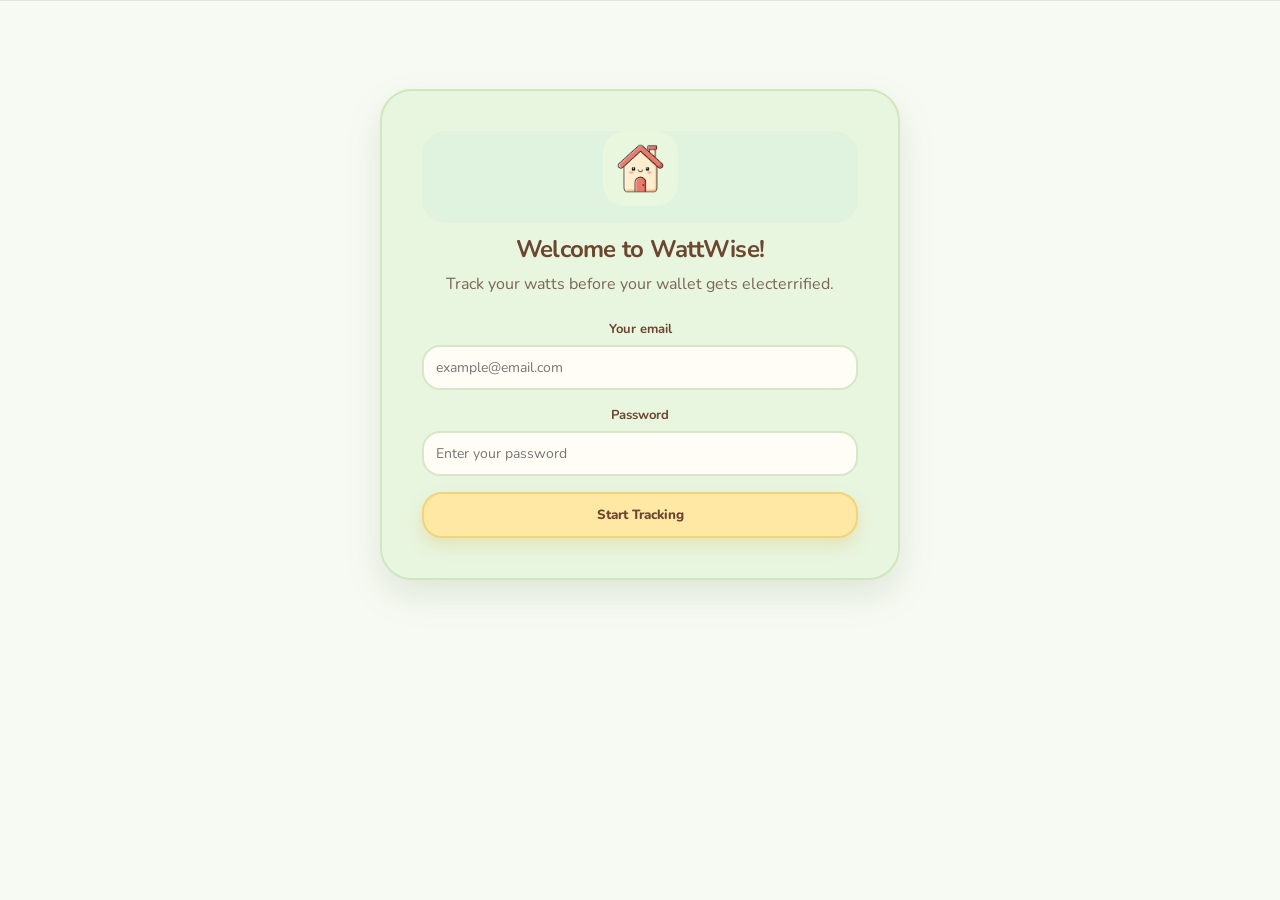
==== wattwise_app/index.html @ 7385e8a4 "Add WattWise web app" ====
<!DOCTYPE html>
<html>

<head>
  <meta charset="UTF-8">


  <meta name="viewport"
        content="width=device-width, initial-scale=1">

  <title>
    Household Electricity Tracker
  </title>

  <link rel="stylesheet" href="styles.css">
  <link rel="stylesheet" href="pouch-ui.css">

</head>


<body>

  <!-- ==================================================
       APP HEADER
       ================================================== -->

  <header class="app-header">

    <div id="appHeader" class="header-inner">

      <div>

        <div class="app-title">
  ⚡ WattWise
</div>

<div class="app-subtitle">
  Track your watts before your wallet gets electerrified.
</div>

      </div>

      <button
        class="header-button"
        onclick="refreshDashboard()">

        ↻ Refresh

      </button>

    </div>

  </header>


  <!-- ==================================================
       MAIN APPLICATION
       ================================================== -->

  <main class="app-container">


    <!-- =================================================
         HOUSEHOLD SETUP
         ================================================= -->

    <section
      id="setupSection"
      class="setup-card">

      <div class="setup-icon">
        <img src="assets/icons/House.png" class="login-logo" alt="WattWise">
      </div>

      <h2>
        Welcome to WattWise!
      </h2>

      <p>
      Track your watts before your wallet gets electerrified.
      </p>

      <div class="form-group">

        <label>
          Your email
        </label>

        <input
          id="userEmail"
          type="email"
          placeholder="example@email.com">

      </div>


      <div class="form-group">

        <label>
          Password
        </label>

        <input
          id="userPassword"
          type="password"
          placeholder="Enter your password">

      </div>


      <button
        class="primary-button full-width"
        onclick="startTracker()">

        Start Tracking

      </button>


      <div
        id="loginError"
        class="login-error">
      </div>

    </section>


    <!-- =================================================
         DASHBOARD
         ================================================= -->

    <section
      id="dashboardSection"
      class="hidden">


  <!-- =================================================
       DASHBOARD
       ================================================= -->

  <div
    id="mobile-dashboard"
    class="mobile-section mobile-section-active">

    <!-- DASHBOARD TOP -->
    <div class="dashboard-top">

  <div class="dashboard-title">
    <p id="householdGreeting">
      WattWise Dashboard
    </p>
  </div>

  <div class="month-selector">

    <label for="selectedMonth">
      Month
    </label>

    <select
      id="selectedMonth"
      onchange="refreshDashboard()">
    </select>

  </div>

</div>


    <!-- SUMMARY CARDS -->
    <div class="summary-grid">

      <div class="summary-card">

        <div class="summary-icon">
          <img src="assets/icons/Bills.png" alt="Bills">
        </div>

        <div class="summary-label">
          Estimated Monthly Bill
        </div>

        <div
          id="totalCost"
          class="summary-value">
          ₱0.00
        </div>

        <div
          id="costChange"
          class="summary-change">
          —
        </div>

      </div>


      <div class="summary-card">

        <div class="summary-icon">
          <img src="assets/icons/Bolt.png" alt="Consumption">
        </div>

        <div class="summary-label">
          Estimated Consumption
        </div>

        <div
          id="totalKwh"
          class="summary-value">
          0 kWh
        </div>

        <div
          id="kwhChange"
          class="summary-change">
          —
        </div>

      </div>


      <div class="summary-card">

        <div class="summary-icon">
          <img src="assets/icons/Plug.png" alt="Electricity Rate">
        </div>

        <div class="summary-label">
          Electricity Rate
        </div>

        <div
          id="electricityRate"
          class="summary-value">
          ₱0.00
        </div>

        <div class="summary-small">
          per kWh
        </div>

      </div>


      <div class="summary-card">

        <div class="summary-icon">
          <img src="assets/icons/Winner.png" alt="Highest Consumer">
        </div>

        <div class="summary-label">
          Highest Consumer
        </div>

        <div
          id="highestConsumer"
          class="summary-value summary-text">
          —
        </div>

        <div
          id="highestConsumerCost"
          class="summary-small">
          —
        </div>

      </div>

    </div>


    <!-- ALERT -->
    <div
      id="alertContainer"
      class="alert-container hidden">
    </div>


    <!-- QUICK ACTIONS -->
    <div class="quick-actions">

      <button
        class="primary-button"
        onclick="openAddApplianceModal()">
        <img class="action-icon" src="assets/icons/Appliance.png" alt="Add Appliance"> Add Appliance
      </button>

      <button
        class="secondary-button"
        onclick="openRateModal()">
        <img class="action-icon" src="assets/icons/Coins.png" alt="Electricity Rate"> Electricity Rate
      </button>

      <button
        class="secondary-button"
        onclick="openActualBillModal()">
        <img class="action-icon" src="assets/icons/Cash.png" alt="Enter Actual Bill"> Enter Actual Bill
      </button>

      <button
        class="secondary-button"
        onclick="viewBill()">
        <img class="action-icon" src="assets/icons/Record.png" alt="View Bill History"> View Bill Histories
      </button>

    </div>


    <!-- ACTUAL VS ESTIMATED -->
    <div
      id="actualBillCard"
      class="comparison-card">

      <div>

        <div class="comparison-title">
          Estimated vs Actual Bill
        </div>

        <div
          id="actualBillMessage"
          class="comparison-message">
          Enter your actual electricity bill
          to compare it with the estimate.
        </div>

      </div>

      <div
        id="actualBillAmount"
        class="comparison-value">
        —
      </div>

    </div>

  </div>


  <!-- =================================================
       RANKING
       ================================================= -->

  <div
    id="mobile-ranking"
    class="mobile-section">

    <div class="dashboard-card">

      <div class="card-header">

        <div>

          <h2>
            <img class="action-icon" src="assets/icons/Fire.png" alt="Consumers"> Biggest Electricity Consumers
          </h2>

          <p>
            Which appliances cost you the most?
          </p>

        </div>

      </div>

      <div
        id="applianceRanking"
        class="ranking-list">

        <div class="loading">
          Loading...
        </div>

      </div>

    </div>

  </div>


  <!-- =================================================
       CATEGORIES
       ================================================= -->

  <div
    id="mobile-categories"
    class="mobile-section">

    <div class="dashboard-card">

      <div class="card-header">

        <div>

          <h2>
            <img class="action-icon" src="assets/icons/Folder.png" alt="Category"> By Category
          </h2>

          <p>
            Where your electricity is going.
          </p>

        </div>

      </div>

      <div
        id="categoryBreakdown"
        class="category-list">

        <div class="loading">
          Loading...
        </div>

      </div>

    </div>

  </div>


  <!-- =================================================
       APPLIANCES
       ================================================= -->

  <div
    id="mobile-appliances"
    class="mobile-section">

    <div class="dashboard-card full-card">

      <div class="card-header">

        <div>

          <h2>
            <img class="action-icon" src="assets/icons/Light.png" alt="Appliances"> My Appliances
          </h2>

          <p>
            Manage the appliances in your home.
          </p>

        </div>

        <button
          class="primary-button small-button"
          onclick="openAddApplianceModal()">
          + Add Appliance
        </button>

      </div>


      <div class="table-wrapper">

        <table>

          <thead>

            <tr>
              <th>Appliance</th>
              <th>Category</th>
              <th>Power</th>
              <th>Usage</th>
              <th>Monthly kWh</th>
              <th>Est. Cost</th>
              <th>%</th>
              <th>Actions</th>
            </tr>

          </thead>

          <tbody id="applianceTableBody">

            <tr>

              <td
                colspan="8"
                class="empty-state">

                No appliances added yet.

              </td>

            </tr>

          </tbody>

        </table>

      </div>

    </div>


    <!-- TIPS -->
    <div class="tips-card">

      <div class="tips-icon">
        💡
      </div>

      <div>

        <h3>
          Electricity-saving tip
        </h3>

        <p id="energyTip">
          Add your appliances to see which ones
          are using the most electricity.
        </p>

      </div>

    </div>

  </div>


  <!-- =================================================
       MOBILE BOTTOM NAVIGATION
       ================================================= -->

  <nav class="mobile-bottom-nav">

    <button
      type="button"
      class="mobile-nav-item active"
      onclick="showMobileSection('dashboard', this)">

      <span class="mobile-nav-icon">
        <img src="assets/icons/House.png" alt="Home">
      </span>

      <span>
        Dashboard
      </span>

    </button>


    <button
      type="button"
      class="mobile-nav-item"
      onclick="showMobileSection('ranking', this)">

      <span class="mobile-nav-icon">
        <img src="assets/icons/Fire.png" alt="Ranking">
      </span>

      <span>
        Ranking
      </span>

    </button>


    <button
      type="button"
      class="mobile-nav-item"
      onclick="showMobileSection('categories', this)">

      <span class="mobile-nav-icon">
        <img src="assets/icons/Folder.png" alt="Categories">
      </span>

      <span>
        Categories
      </span>

    </button>


    <button
      type="button"
      class="mobile-nav-item"
      onclick="showMobileSection('appliances', this)">

      <span class="mobile-nav-icon">
        <img src="assets/icons/Light.png" alt="Appliances">
      </span>

      <span>
        Appliances
      </span>

    </button>

  </nav>

</section>

  </main>


  <!-- ==================================================
       ADD / EDIT APPLIANCE MODAL
       ================================================== -->

  <div
    id="applianceModal"
    class="modal hidden">

    <div class="modal-overlay"
         onclick="closeApplianceModal()">
    </div>


    <div class="modal-content">

      <div class="modal-header">

        <div>

          <h2 id="applianceModalTitle">
            Add Appliance
          </h2>

          <p>
            Enter the information from the appliance label
            or your best estimate.
          </p>

        </div>


        <button
          class="close-button"
          onclick="closeApplianceModal()">

          ×

        </button>

      </div>


      <form
        id="applianceForm"
        onsubmit="saveAppliance(event)">


        <input
          id="applianceId"
          type="hidden">


        <div class="form-grid">


          <div class="form-group">

            <label>
              Appliance Name *
            </label>

            <input
              id="applianceName"
              type="text"
              placeholder="e.g. Aircon"
              required>

          </div>


          <div class="form-group">

            <label>
              Category *
            </label>

            <select
              id="applianceCategory"
              required>

              <option value="">
                Select category
              </option>

              <option value="Heavy Appliances">
                Heavy Appliances
              </option>

              <option value="Kitchen Appliances">
                Kitchen Appliances
              </option>

              <option value="Electronics/Gadgets">
                Electronics / Gadgets
              </option>

              <option value="Lighting">
                Lighting
              </option>

              <option value="Other Appliances">
                Other Appliances
              </option>

            </select>

          </div>


          <div class="form-group">

            <label>
              Brand / Model
            </label>

            <input
              id="brandModel"
              type="text"
              placeholder="Optional">

          </div>


          <div class="form-group">

            <label>
              Wattage (W) *
            </label>

            <input
              id="wattage"
              type="number"
              min="0"
              step="0.01"
              placeholder="e.g. 1000"
              required>

          </div>


          <div class="form-group">

            <label>
              Quantity *
            </label>

            <input
              id="quantity"
              type="number"
              min="1"
              step="1"
              value="1"
              required>

          </div>


          <div class="form-group">

            <label>
              Usage Type *
            </label>

            <select
              id="usageType"
              onchange="updateUsageFields()"
              required>

              <option value="Hours per day">
                Hours per day
              </option>

              <option value="Continuous (24/7)">
                Continuous (24/7)
              </option>

              <option value="Uses per day">
                Uses per day
              </option>

              <option value="Uses per week">
                Uses per week
              </option>

              <option value="Uses per month">
                Uses per month
              </option>

            </select>

          </div>


          <div
            id="hoursPerDayGroup"
            class="form-group">

            <label>
              Hours per Use / Day
            </label>

            <input
              id="hoursPerDay"
              type="number"
              min="0"
              max="24"
              step="0.1"
              value="1">

          </div>


          <div
            id="usesPerDayGroup"
            class="form-group hidden">

            <label>
              Uses per Day
            </label>

            <input
              id="usesPerDay"
              type="number"
              min="0"
              step="1"
              value="1">

          </div>


          <div
            id="usesPerWeekGroup"
            class="form-group hidden">

            <label>
              Uses per Week
            </label>

            <input
              id="usesPerWeek"
              type="number"
              min="0"
              step="1"
              value="1">

          </div>


          <div
            id="usesPerMonthGroup"
            class="form-group hidden">

            <label>
              Uses per Month
            </label>

            <input
              id="usesPerMonth"
              type="number"
              min="0"
              step="1"
              value="1">

          </div>


          <div class="form-group">

            <label>
              Days Used per Month
            </label>

            <input
              id="daysPerMonth"
              type="number"
              min="1"
              max="31"
              value="30">

          </div>


          <!-- AIRCON FIELDS -->

          <div
            id="airconFields"
            class="special-fields hidden">

            <div class="special-title">
              ❄️ Aircon Details
            </div>


            <div class="form-group">

              <label>
                Aircon HP
              </label>

              <select id="airconHp">

                <option value="">
                  Select HP
                </option>

                <option value="0.5">
                  0.5 HP
                </option>

                <option value="0.75">
                  0.75 HP
                </option>

                <option value="1">
                  1.0 HP
                </option>

                <option value="1.5">
                  1.5 HP
                </option>

                <option value="2">
                  2.0 HP
                </option>

                <option value="2.5">
                  2.5 HP
                </option>

                <option value="3">
                  3.0 HP
                </option>

              </select>

            </div>


            <div class="form-group">

              <label>
                Aircon Type
              </label>

              <select id="airconType">

                <option value="">
                  Select type
                </option>

                <option value="Inverter">
                  Inverter
                </option>

                <option value="Non-inverter">
                  Non-inverter
                </option>

              </select>

            </div>

          </div>


          <!-- RICE COOKER -->

          <div
            id="riceCookerFields"
            class="special-fields hidden">

            <div class="special-title">
              🍚 Rice Cooker Details
            </div>


            <div class="form-group">

              <label>
                Cooking Hours / Day
              </label>

              <input
                id="cookingHours"
                type="number"
                min="0"
                max="24"
                step="0.1"
                value="1">

            </div>


            <div class="form-group">

              <label>
                Warm Mode Hours / Day
              </label>

              <input
                id="warmModeHours"
                type="number"
                min="0"
                max="24"
                step="0.1"
                value="0">

            </div>

          </div>


          <!-- CUSTOM DAILY CONSUMPTION -->

          <div class="form-group full-span">

            <label>
              Estimated kWh / Day
              <span class="optional">
                Optional
              </span>
            </label>

            <input
              id="estimatedKwhPerDay"
              type="number"
              min="0"
              step="0.01"
              placeholder="Leave blank if unknown">

            <div class="field-help">

              If you know the appliance's actual
              daily electricity consumption, you can
              enter it here.

            </div>

          </div>


        </div>


        <div
          id="applianceFormMessage"
          class="form-message">
        </div>


        <div class="modal-actions">

          <button
            type="button"
            class="secondary-button"
            onclick="closeApplianceModal()">

            Cancel

          </button>


          <button
            type="submit"
            class="primary-button">

            Save Appliance

          </button>

        </div>


      </form>

    </div>

  </div>


  <!-- ==================================================
       ELECTRICITY RATE MODAL
       ================================================== -->

  <div
    id="rateModal"
    class="modal hidden">

    <div
      class="modal-overlay"
      onclick="closeRateModal()">
    </div>


    <div class="modal-content small-modal">

      <div class="modal-header">

        <div>

          <h2>
            ₱ Electricity Rate
          </h2>

          <p>
            Enter the electricity rate from your bill.
          </p>

        </div>


        <button
          class="close-button"
          onclick="closeRateModal()">

          ×

        </button>

      </div>


      <form
        onsubmit="saveRate(event)">


        <div class="form-group">

          <label>
            Month
          </label>

          <input
            id="rateMonth"
            type="month"
            required>

        </div>


        <div class="form-group">

          <label>
            Electricity Rate (₱/kWh)
          </label>

          <input
            id="ratePerKwh"
            type="number"
            min="0"
            step="0.0001"
            placeholder="e.g. 11.50"
            required>

        </div>


        <div class="form-group">

          <label>
            Provider
          </label>

          <input
            id="rateProvider"
            type="text"
            placeholder="e.g. Meralco">

        </div>


        <div class="form-group">

          <label>
            Notes
          </label>

          <textarea
            id="rateNotes"
            rows="3"
            placeholder="Optional">
          </textarea>

        </div>


        <div
          id="rateFormMessage"
          class="form-message">
        </div>


        <div class="modal-actions">

          <button
            type="button"
            class="secondary-button"
            onclick="closeRateModal()">

            Cancel

          </button>


          <button
            type="submit"
            class="primary-button">

            Save Rate

          </button>

        </div>


      </form>

    </div>

  </div>


  <!-- ==================================================
       ACTUAL BILL MODAL
       ================================================== -->

  <div
  id="actualBillModal"
  class="modal hidden">


  <div
    class="modal-overlay"
    onclick="closeActualBillModal()">
  </div>



  <div class="modal-content small-modal">


    <div class="modal-header">

      <div>

        <h2>
          <img class="action-icon" src="assets/icons/Cash.png" alt="Actual Bill"> Actual Electricity Bill
        </h2>

        <p>
          Enter the details shown on your electricity bill.
        </p>

      </div>


      <button
        class="close-button"
        onclick="closeActualBillModal()">

        ×

      </button>

    </div>




    <form
      onsubmit="saveActualBill(event)">



      <div class="form-group">

        <label>
          Month
        </label>

        <input
          id="billMonth"
          type="month"
          required>

      </div>




      <div class="form-group">

        <label>
          Actual kWh
          <span class="optional">
            Optional
          </span>
        </label>

        <input
          id="actualKwh"
          type="number"
          min="0"
          step="0.01"
          placeholder="Found on your bill">

      </div>




      <h3>
        Electricity Charges
      </h3>




      <div class="form-group">
        <label>
          Generation
        </label>

        <input
          id="generation"
          type="number"
          min="0"
          step="0.01"
          placeholder="0">
      </div>




      <div class="form-group">
        <label>
          Transmission
        </label>

        <input
          id="transmission"
          type="number"
          min="0"
          step="0.01"
          placeholder="0">
      </div>




      <div class="form-group">
        <label>
          System Loss
        </label>

        <input
          id="systemLoss"
          type="number"
          min="0"
          step="0.01"
          placeholder="0">
      </div>




      <div class="form-group">
        <label>
          Distribution
        </label>

        <input
          id="distribution"
          type="number"
          min="0"
          step="0.01"
          placeholder="0">
      </div>




      <div class="form-group">
        <label>
          Senior Citizen
        </label>

        <input
          id="seniorCitizen"
          type="number"
          min="0"
          step="0.01"
          placeholder="0">
      </div>




      <div class="form-group">
        <label>
          Government Taxes
        </label>

        <input
          id="governmentTaxes"
          type="number"
          min="0"
          step="0.01"
          placeholder="0">
      </div>




      <div class="form-group">
        <label>
          Universal Charges
        </label>

        <input
          id="universalCharges"
          type="number"
          min="0"
          step="0.01"
          placeholder="0">
      </div>




      <div class="form-group">
        <label>
          FIT-All
        </label>

        <input
          id="fitAll"
          type="number"
          min="0"
          step="0.01"
          placeholder="0">
      </div>




      <div class="form-group">
        <label>
          GEA-All
        </label>

        <input
          id="geaAll"
          type="number"
          min="0"
          step="0.01"
          placeholder="0">
      </div>




      <div class="form-group">
        <label>
          Lifeline
        </label>

        <input
          id="lifeline"
          type="number"
          min="0"
          step="0.01"
          placeholder="0">
      </div>




      <div class="form-group">
        <label>
          Other Charges
        </label>

        <input
          id="otherCharges"
          type="number"
          min="0"
          step="0.01"
          placeholder="0">
      </div>




      <div class="form-group">

        <label>
          Actual Bill Amount (₱)
        </label>

        <input
          id="actualBill"
          type="number"
          min="0"
          step="0.01"
          placeholder="e.g. 4500"
          required>

      </div>




      <div class="form-group">

        <label>
          Notes
        </label>

        <textarea
          id="billNotes"
          rows="3"
          placeholder="Optional">
        </textarea>

      </div>




      <div
        id="billFormMessage"
        class="form-message">
      </div>




      <div class="modal-actions">


        <button
          type="button"
          class="secondary-button"
          onclick="closeActualBillModal()">

          Cancel

        </button>



        <button
          type="submit"
          class="primary-button">

          Save Bill

        </button>


      </div>



    </form>


  </div>


</div>


  <!-- ==================================================
       LOADING OVERLAY
       ================================================== -->

  <div
    id="loadingOverlay"
    class="loading-overlay hidden">

    <div class="loading-box">

      <div class="spinner">
      </div>

      <div id="loadingText">
        Loading...
      </div>

    </div>

  </div>


  <!-- ==================================================
       TOAST
       ================================================== -->

  <div
    id="toast"
    class="toast">
  </div>
  
<script src="api.js"></script>
<script src="scripts.js"></script>




<!-- =================================================
     VIEW BILL MODAL
     ================================================= -->

<div
  id="viewBillModal"
  class="modal hidden"
  onclick="event.stopPropagation();"
>

  <div class="modal-content">

    <div class="modal-header">

      <div>
        <h2>
          <img class="action-icon" src="assets/icons/Record.png" alt="Bill Summary"> Electricity Bill Summary
        </h2>

        <p>
          Your current electricity bill details.
        </p>
      </div>

      <button
        class="close-button"
        onclick="closeBillModal()">

        ×

      </button>

</div>



    <div class="bill-content">


      <div class="form-group">

  <label>
    Select Bill Month
  </label>

  <select
  id="billMonthDropdown"
  onchange="displaySelectedBill()">

    <option value="">
      No bills available
    </option>

  </select>

</div>


<div class="form-group">

  <label>
    Selected Month
  </label>

  <div id="billViewMonth">
    —
  </div>

</div>





      <div class="form-group">

        <label>
          Actual kWh
        </label>

        <div id="billViewKwh">
          —
        </div>

      </div>

<h3>
  Electricity Charges
</h3>


<div onclick="event.stopPropagation();">
  Generation:
  <span id="billViewGeneration">₱0</span>

  <input
  id="editGeneration"
  type="number"
  step="0.01"
  style="display:none;"
>
</div>


<div onclick="event.stopPropagation();">
  Transmission:
  <span id="billViewTransmission">₱0</span>

  <input
    id="editTransmission"
    type="number"
    step="0.01"
    style="display:none;"
    onclick="event.stopPropagation();"
    onmousedown="event.stopPropagation();"
    onfocus="event.stopPropagation();"
    oninput="event.stopPropagation();">
</div>


<div onclick="event.stopPropagation();">
  System Loss:
  <span id="billViewSystemLoss">₱0</span>

  <input
    id="editSystemLoss"
    type="number"
    step="0.01"
    style="display:none;"
    onclick="event.stopPropagation();"
    onmousedown="event.stopPropagation();"
    onfocus="event.stopPropagation();"
    oninput="event.stopPropagation();">
</div>


<div onclick="event.stopPropagation();">
  Distribution:
  <span id="billViewDistribution">₱0</span>

  <input
    id="editDistribution"
    type="number"
    step="0.01"
    style="display:none;"
    onclick="event.stopPropagation();"
    onmousedown="event.stopPropagation();"
    onfocus="event.stopPropagation();"
    oninput="event.stopPropagation();">
</div>


<div onclick="event.stopPropagation();">
  Senior Citizen:
  <span id="billViewSeniorCitizen">₱0</span>

  <input
    id="editSeniorCitizen"
    type="number"
    step="0.01"
    style="display:none;"
    onclick="event.stopPropagation();"
    onmousedown="event.stopPropagation();"
    onfocus="event.stopPropagation();"
    oninput="event.stopPropagation();">
</div>


<div onclick="event.stopPropagation();">
  Government Taxes:
  <span id="billViewGovernmentTaxes">₱0</span>

  <input
    id="editGovernmentTaxes"
    type="number"
    step="0.01"
    style="display:none;"
    onclick="event.stopPropagation();"
    onmousedown="event.stopPropagation();"
    onfocus="event.stopPropagation();"
    oninput="event.stopPropagation();">
</div>


<div onclick="event.stopPropagation();">
  Universal Charges:
  <span id="billViewUniversalCharges">₱0</span>

  <input
    id="editUniversalCharges"
    type="number"
    step="0.01"
    style="display:none;"
    onclick="event.stopPropagation();"
    onmousedown="event.stopPropagation();"
    onfocus="event.stopPropagation();"
    oninput="event.stopPropagation();">
</div>


<div onclick="event.stopPropagation();">
  FIT-All:
  <span id="billViewFitAll">₱0</span>

  <input
    id="editFitAll"
    type="number"
    step="0.01"
    style="display:none;"
    onclick="event.stopPropagation();"
    onmousedown="event.stopPropagation();"
    onfocus="event.stopPropagation();"
    oninput="event.stopPropagation();">
</div>


<div onclick="event.stopPropagation();">
  GEA-All:
  <span id="billViewGeaAll">₱0</span>

  <input
    id="editGeaAll"
    type="number"
    step="0.01"
    style="display:none;"
    onclick="event.stopPropagation();"
    onmousedown="event.stopPropagation();"
    onfocus="event.stopPropagation();"
    oninput="event.stopPropagation();">
</div>


<div onclick="event.stopPropagation();">
  Lifeline:
  <span id="billViewLifeline">₱0</span>

  <input
    id="editLifeline"
    type="number"
    step="0.01"
    style="display:none;"
    onclick="event.stopPropagation();"
    onmousedown="event.stopPropagation();"
    onfocus="event.stopPropagation();"
    oninput="event.stopPropagation();">
</div>


<div onclick="event.stopPropagation();">
  Other Charges:
  <span id="billViewOtherCharges">₱0</span>

  <input
    id="editOtherCharges"
    type="number"
    step="0.01"
    style="display:none;"
    onclick="event.stopPropagation();"
    onmousedown="event.stopPropagation();"
    onfocus="event.stopPropagation();"
    oninput="event.stopPropagation();">
</div>

      <br>


      <div class="form-group">

        <label>
          Total Actual Bill
        </label>


        <div
          id="billViewAmount"
          class="summary-value">

          —

        </div>

      </div>



    

        <div
    id="billViewMessage"
    class="comparison-message">

  </div>


<!-- BILL ACTION BUTTONS -->
<div class="bill-actions">

  <button
  type="button"
  id="editBillButton"
  class="edit-bill-button">
  Edit Bill
</button>


  <button
    id="saveBillButton"
    type="button"
    onclick="saveBillChanges();"
    style="display:none;">
    💾 Save Changes
  </button>

</div>


  </div>


</div>


  </div>


</div>
</div>
</div>


</body>

</html>

<link href="https://fonts.googleapis.com/css2?family=Nunito:wght@400;600;700;800;900&display=swap" rel="stylesheet">
---- wattwise_app/styles.css ----
/* =====================================================
   GLOBAL
   ===================================================== */

:root {

  --green: #79d862;

  --green-dark: #55b941;

  --green-light: #eefbea;

  --text: #172117;

  --muted: #6d766d;

  --border: #e1e6e1;

  --background: #f6f8f5;

  --white: #ffffff;

  --danger: #d94c4c;

  --warning: #d99000;

  --shadow:
    0 4px 18px rgba(0, 0, 0, 0.06);

}


* {

  box-sizing: border-box;

}


html,
body {

  margin: 0;

  padding: 0;

  font-family:
    Arial,
    Helvetica,
    sans-serif;

  background:
    var(--background);

  color:
    var(--text);

}


body {

  min-height: 100vh;

}


button,
input,
select,
textarea {

  font-family:
    inherit;

}

#householdGreeting {
  font-size: 28px;
  font-weight: 800;
  color: #14532d;
  margin: 0;
  line-height: 1.2;
  letter-spacing: -0.5px;
}


.dashboard-top {
  display: flex;
  align-items: center;
  justify-content: space-between;
  gap: 24px;
  width: 100%;
  margin-bottom: 24px;
}

.dashboard-title {
  flex: 1;
}

#householdGreeting {
  font-size: 28px;
  font-weight: 800;
  color: #14532d;
  margin: 0;
  line-height: 1.2;
  letter-spacing: -0.5px;
}

.month-selector {
  display: flex;
  align-items: center;
  gap: 10px;
}

.month-selector label {
  margin: 0;
  white-space: nowrap;
}

.month-selector select {
  margin: 0;
}
/* =====================================================
   HEADER
   ===================================================== */

.app-header {

  background:
    var(--white);

  border-bottom:
    1px solid var(--border);

}


.header-inner {

  max-width:
    1400px;

  margin:
    auto;

  padding:
    18px 24px;

  display:
    flex;

  justify-content:
    space-between;

  align-items:
    center;

}


.app-title {

  font-size:
    22px;

  font-weight:
    700;

}


.app-subtitle {

  margin-top:
    4px;

  font-size:
    13px;

  color:
    var(--muted);

}


.header-button {

  border:
    1px solid var(--border);

  background:
    var(--white);

  border-radius:
    8px;

  padding:
    9px 14px;

  cursor:
    pointer;

}


.header-button:hover {

  background:
    var(--green-light);

}


/* =====================================================
   CONTAINER
   ===================================================== */

.app-container {

  max-width:
    1400px;

  margin:
    0 auto;

  padding:
    28px 24px 50px;

}


/* =====================================================
   SETUP
   ===================================================== */

.setup-card {

  max-width:
    520px;

  margin:
    60px auto;

  background:
    var(--white);

  border:
    1px solid var(--border);

  border-radius:
    16px;

  padding:
    40px;

  box-shadow:
    var(--shadow);

  text-align:
    center;

}


.setup-icon {

  font-size:
    48px;

  margin-bottom:
    10px;

}


.setup-card h2 {

  margin:
    0 0 8px;

}


.setup-card p {

  color:
    var(--muted);

  margin:
    0 0 25px;

}


/* =====================================================
   DASHBOARD TOP
   ===================================================== */

.dashboard-top {
  display: flex;
  flex-direction: column;
  align-items: stretch;

  gap: 12px;

  margin-bottom: 16px;
}


.dashboard-top h1 {
  font-size: 22px;

  line-height: 1.25;

  margin: 0 0 4px;

  letter-spacing: -0.3px;
}


.dashboard-top p {
  font-size: 12px;

  color: var(--muted);

  margin: 0;
}


.month-selector {

  display:
    flex;

  flex-direction:
    column;

  gap:
    5px;

}


.month-selector label {

  font-size:
    12px;

  color:
    var(--muted);

}


.month-selector input {

  min-width:
    150px;

}


/* =====================================================
   SUMMARY CARDS
   ===================================================== */

.summary-grid {

  display:
    grid;

  grid-template-columns:
    repeat(4, 1fr);

  gap:
    16px;

  margin-bottom:
    18px;

}


.summary-card {

  background:
    var(--white);

  border:
    1px solid var(--border);

  border-radius:
    16px;

  padding:
    16px;

  box-shadow:
    0 2px 10px rgba(0, 0, 0, 0.04);

}


.summary-icon {

  font-size:
    22px;

  margin-bottom:
    8px;

}


.summary-label {

  font-size:
    13px;

  color:
    var(--muted);

}


.summary-value {

  font-size:
    23px;

  font-weight:
    700;

  margin-top:
    5px;

  line-height:
    1.2;

}


.summary-text {

  font-size:
    19px;

}


.summary-small {

  font-size:
    12px;

  color:
    var(--muted);

  margin-top:
    4px;

}


.summary-change {

  margin-top:
    8px;

  font-size:
    12px;

  color:
    var(--muted);

}


/* =====================================================
   BUTTONS
   ===================================================== */

.primary-button {

  background:
    var(--green);

  color:
    #10200f;

  border:
    none;

  border-radius:
    12px;

  padding:
    12px 16px;

  font-weight:
    700;

  cursor:
    pointer;

}


.primary-button:hover {

  background:
    var(--green-dark);

  color:
    white;

}


.secondary-button {

  background:
    var(--white);

  color:
    var(--text);

  border:
    1px solid var(--border);

  border-radius:
    12px;

  padding:
    12px 16px;

  font-weight:
    600;

  cursor:
    pointer;

}


.secondary-button:hover {

  background:
    var(--green-light);

}


.small-button {

  padding:
    8px 13px;

  font-size:
    13px;

}


.full-width {

  width:
    100%;

}


/* =====================================================
   QUICK ACTIONS
   ===================================================== */

.quick-actions {

  display:
    flex;

  gap:
    10px;

  flex-wrap:
    wrap;

  margin-bottom:
    18px;

}


/* =====================================================
   COMPARISON
   ===================================================== */

.comparison-card {

  background:
    var(--white);

  border:
    1px solid var(--border);

  border-radius:
    16px;

  padding:
    16px;

  display:
    flex;

  justify-content:
    space-between;

  align-items:
    center;

  margin-bottom:
    16px;

  box-shadow:
    0 2px 10px rgba(0, 0, 0, 0.04);

}


.comparison-title {

  font-weight:
    700;

  font-size:
    14px;

}


.comparison-message {

  margin-top:
    18px;

  padding:
    12px;

  border-radius:
    10px;

  background:
    #f8f8f8;

  font-size:
    13px;

  color:
    var(--muted);

  text-align:
    center;

}


.comparison-value {

  font-size:
    23px;

  font-weight:
    700;

  white-space:
    nowrap;

}

/* =====================================================
   DASHBOARD GRID
   ===================================================== */

.dashboard-grid {

  display:
    grid;

  grid-template-columns:
    1.4fr 1fr;

  gap:
    18px;

  margin-bottom:
    18px;

}


.dashboard-card {

  background:
    var(--white);

  border:
    1px solid var(--border);

  border-radius:
    16px;

  box-shadow:
    0 2px 10px rgba(0, 0, 0, 0.04);

  overflow:
    hidden;

}


.full-card {

  margin-bottom:
    18px;

}


.card-header {

  padding:
    16px;

  border-bottom:
    1px solid var(--border);

  display:
    flex;

  justify-content:
    space-between;

  align-items:
    center;

}


.card-header h2 {

  margin:
    0 0 4px;

  font-size:
    16px;

  line-height:
    1.3;

}


.card-header p {

  margin:
    0;

  color:
    var(--muted);

  font-size:
    12px;

}




/* =====================================================
   RANKING
   ===================================================== */

.ranking-list {

  padding:
    10px 20px 20px;

}


.ranking-item {

  padding:
    14px 0;

  border-bottom:
    1px solid #edf0ed;

}


.ranking-item:last-child {

  border-bottom:
    none;

}


.ranking-top {

  display:
    flex;

  justify-content:
    space-between;

  gap:
    10px;

}


.ranking-name {

  font-weight:
    600;

}


.ranking-cost {

  font-weight:
    700;

}


.ranking-meta {

  display:
    flex;

  justify-content:
    space-between;

  margin-top:
    5px;

  font-size:
    12px;

  color:
    var(--muted);

}


.progress-bar {

  height:
    7px;

  background:
    #edf1ec;

  border-radius:
    10px;

  margin-top:
    8px;

  overflow:
    hidden;

}


.progress-fill {

  height:
    100%;

  background:
    var(--green);

  border-radius:
    10px;

}


/* =====================================================
   CATEGORY
   ===================================================== */

.category-list {

  padding:
    15px 20px 20px;

}


.category-item {

  margin-bottom:
    17px;

}


.category-item:last-child {

  margin-bottom:
    0;

}


.category-top {

  display:
    flex;

  justify-content:
    space-between;

}


.category-name {

  font-weight:
    600;

  font-size:
    13px;

}


.category-cost {

  font-weight:
    700;

  font-size:
    13px;

}


/* =====================================================
   TABLE
   ===================================================== */

.table-wrapper {

  width:
    100%;

  overflow-x:
    auto;

  -webkit-overflow-scrolling:
    touch;

  scrollbar-width:
    thin;

}


table {

  width:
    100%;

  border-collapse:
    collapse;

}


th {

  background:
    #fafcf9;

  color:
    var(--muted);

  font-size:
    11px;

  text-align:
    left;

  padding:
    12px 15px;

  border-bottom:
    1px solid var(--border);

  white-space:
    nowrap;

}


td {

  padding:
    14px 15px;

  border-bottom:
    1px solid #edf0ed;

  font-size:
    13px;

}


tbody tr:hover {

  background:
    #fbfdfb;

}


.table-appliance-name {

  font-weight:
    700;

}


.table-category {

  color:
    var(--muted);

}


.action-button {

  border:
    none;

  background:
    transparent;

  cursor:
    pointer;

  padding:
    5px;

  font-size:
    15px;

}


.action-button:hover {

  background:
    var(--green-light);

  border-radius:
    5px;

}


.delete-action:hover {

  background:
    #fff0f0;

}


/* =====================================================
   TIPS
   ===================================================== */

.tips-card {

  background:
    var(--green-light);

  border:
    1px solid #d5efd0;

  border-radius:
    12px;

  padding:
    18px 20px;

  display:
    flex;

  gap:
    15px;

  align-items:
    flex-start;

}


.tips-icon {

  font-size:
    28px;

}


.tips-card h3 {

  margin:
    0 0 5px;

  font-size:
    15px;

}


.tips-card p {

  margin:
    0;

  font-size:
    13px;

  color:
    #536053;

}


/* =====================================================
   FORMS
   ===================================================== */

.form-group {

  margin-bottom:
    16px;

}


.form-group label {

  display:
    block;

  font-size:
    13px;

  font-weight:
    600;

  margin-bottom:
    7px;

}


input,
select,
textarea {

  width:
    100%;

  border:
    1px solid #d7ddd7;

  border-radius:
    8px;

  padding:
    11px 12px;

  font-size:
    14px;

  background:
    white;

  outline:
    none;

}


input:focus,
select:focus,
textarea:focus {

  border-color:
    var(--green-dark);

  box-shadow:
    0 0 0 3px
    rgba(121, 216, 98, 0.15);

}


textarea {

  resize:
    vertical;

}


.form-grid {

  display:
    grid;

  grid-template-columns:
    repeat(2, 1fr);

  gap:
    0 15px;

}


.full-span {

  grid-column:
    1 / -1;

}


.optional {

  font-weight:
    normal;

  color:
    var(--muted);

}


.field-help {

  margin-top:
    5px;

  font-size:
    11px;

  color:
    var(--muted);

}


.special-fields {

  grid-column:
    1 / -1;

  background:
    #f7fbf5;

  border:
    1px solid #dcebd8;

  border-radius:
    10px;

  padding:
    15px;

  margin-bottom:
    15px;

}


.special-title {

  font-weight:
    700;

  margin-bottom:
    12px;

}


.form-message {

  min-height:
    18px;

  font-size:
    13px;

  color:
    var(--danger);

  margin-bottom:
    10px;

}


/* =====================================================
   MODALS
   ===================================================== */

.modal {

  position:
    fixed;

  inset:
    0;

  z-index:
    1000;

  display:
    flex;

  align-items:
    center;

  justify-content:
    center;

  padding:
    20px;

}

.modal-overlay {

  position: absolute;

  inset: 0;

  background: transparent;

  z-index: 0;

}

.modal-content {

  position:
    relative;

  z-index:
    2;

  background:
    var(--white);

  width:
    min(760px, 100%);

  max-height:
    90vh;

  overflow-y:
    auto;

  border-radius:
    15px;

  box-shadow:
    0 20px 60px
    rgba(0, 0, 0, 0.2);

}


.small-modal {

  width:
    min(500px, 100%);

}


.modal-header {

  padding:
    22px;

  border-bottom:
    1px solid var(--border);

  background:
    var(--white);

  display:
    flex;

  justify-content:
    space-between;

  align-items:
    flex-start;

  gap:
    20px;

}


/* Remove extra spacing after total bill */

#billViewAmount {

  margin-bottom:
    0;

}


#billViewAmount + * {

  margin-top:
    0;

}

.modal-header h2 {

  margin:
    0 0 5px;

  font-size:
    19px;

}


.modal-header p {

  margin:
    0;

  color:
    var(--muted);

  font-size:
    12px;

}


.close-button {

  width:
    32px;

  height:
    32px;

  border:
    none;

  background:
    #f3f5f2;

  border-radius:
    50%;

  font-size:
    20px;

  cursor:
    pointer;

}


form {

  padding:
    22px;

}


.modal-actions {

  display:
    flex;

  justify-content:
    flex-end;

  gap:
    10px;

  margin-top:
    20px;

}


/* =====================================================
   LOADING
   ===================================================== */

.loading-overlay {

  position:
    fixed;

  inset:
    0;

  z-index:
    2000;

  background:
    rgba(255,255,255,0.75);

  display:
    flex;

  align-items:
    center;

  justify-content:
    center;

}


.loading-box {

  background:
    white;

  padding:
    25px 35px;

  border-radius:
    12px;

  box-shadow:
    var(--shadow);

  text-align:
    center;

}


.spinner {

  width:
    32px;

  height:
    32px;

  border:
    4px solid #e5eee3;

  border-top:
    4px solid var(--green-dark);

  border-radius:
    50%;

  animation:
    spin 0.8s linear infinite;

  margin:
    0 auto 12px;

}


@keyframes spin {

  from {
    transform: rotate(0deg);
  }

  to {
    transform: rotate(360deg);
  }

}


/* =====================================================
   TOAST
   ===================================================== */

.toast {

  position:
    fixed;

  bottom:
    25px;

  right:
    25px;

  z-index:
    3000;

  background:
    #1d261d;

  color:
    white;

  padding:
    12px 18px;

  border-radius:
    8px;

  font-size:
    13px;

  opacity:
    0;

  pointer-events:
    none;

  transform:
    translateY(10px);

  transition:
    all 0.25s ease;

}


.toast.show {

  opacity:
    1;

  transform:
    translateY(0);

}


/* =====================================================
   EMPTY / LOADING
   ===================================================== */

.loading,
.empty-state {

  padding:
    25px;

  text-align:
    center;

  color:
    var(--muted);

  font-size:
    13px;

}


.hidden {

  display:
    none !important;

}


/* =====================================================
   MOBILE
   ===================================================== */

@media (
  max-width: 900px
) {

  .summary-grid {

    grid-template-columns:
      repeat(2, 1fr);

  }


  .dashboard-grid {

    grid-template-columns:
      1fr;

  }

}


/* =====================================================
   MOBILE APP LAYOUT
   ===================================================== */

@media (max-width: 650px) {

  html,
  body {
    width: 100%;
    min-height: 100%;
    background: #ffffff;
  }


  body {
    overflow-x: hidden;
  }


  /* =========================
     HEADER
     ========================= */

  .app-header {
    position: sticky;
    top: 0;
    z-index: 100;

    background: #ffffff;
    border-bottom: 1px solid var(--border);
  }


  .header-inner {
    width: 100%;
    padding: 14px 16px;

    display: flex;
    align-items: center;
    justify-content: space-between;

    gap: 12px;
  }


  .app-title {
    font-size: 18px;
    line-height: 1.2;
  }


  .app-subtitle {
    font-size: 11px;
    margin-top: 3px;
  }


  .header-button {
    flex-shrink: 0;

    padding: 8px 10px;
    font-size: 12px;
    border-radius: 8px;
  }


  /* =========================
     MAIN APP AREA
     ========================= */

  .app-container {
  width: 100%;
  max-width: none;

  padding: 16px 12px 40px;
  margin: 0;

  background: #f7f9f6;
}


  /* =========================
     DASHBOARD HEADER
     ========================= */

  .dashboard-top {
    display: flex;
    flex-direction: column;
    align-items: stretch;

    gap: 14px;
    margin-bottom: 18px;
  }


  .dashboard-top h1 {
    font-size: 23px;
    line-height: 1.2;
    margin: 0 0 5px;
  }


  .dashboard-top p {
    font-size: 13px;
  }


  .month-selector {
    width: 100%;
  }


  .month-selector select {
  width: 100%;

  min-height: 46px;

  padding: 10px 12px;

  border-radius: 12px;

  background: #ffffff;

  font-size: 15px;
}


  /* =========================
     SUMMARY CARDS
     ========================= */

  .summary-grid {
    display: grid;

    grid-template-columns: 1fr 1fr;

    gap: 10px;

    margin-bottom: 16px;
  }


  .summary-card {
  padding: 14px;

  min-height: 125px;

  display: flex;
  flex-direction: column;
  justify-content: flex-start;

  border-radius: 15px;

  background: #ffffff;

  border: 1px solid #edf0eb;

  box-shadow:
    0 2px 8px rgba(0, 0, 0, 0.035);

  overflow: hidden;
}

  .summary-icon {
  width: 34px;
  height: 34px;

  display: flex;
  align-items: center;
  justify-content: center;

  font-size: 19px;

  margin-bottom: 9px;

  border-radius: 10px;

  background: var(--green-light);
}


  .summary-label {
    font-size: 11px;
    line-height: 1.3;
  }


  .summary-value {
  font-size: 19px;

  margin-top: 5px;

  line-height: 1.2;

  word-break: break-word;
}


  .summary-text {
    font-size: 16px;
  }


  .summary-small {
    font-size: 10px;
  }


  .summary-change {
    font-size: 10px;
    margin-top: 5px;
  }

 /* =====================================================
   MOBILE QUICK ACTIONS
   ===================================================== */

.quick-actions {
  display: grid;
  grid-template-columns: 1fr 1fr;
  gap: 9px;
  margin-bottom: 18px;
}

.quick-actions button {
  width: 100%;
  min-height: 52px;
  padding: 10px 8px;
  font-size: 12px;
  line-height: 1.25;
  border-radius: 14px;
  box-shadow: 0 2px 6px rgba(0, 0, 0, 0.04);
  -webkit-tap-highlight-color: transparent;
}

.quick-actions button:active {
  transform: scale(0.97);
}


  /* =========================
     COMPARISON CARD
     ========================= */

  .comparison-card {
    display: flex;
    flex-direction: column;

    align-items: flex-start;

    gap: 10px;

    padding: 16px;

    margin-bottom: 16px;

    border-radius: 14px;
  }


  .comparison-title {
    font-size: 14px;
  }


  .comparison-message {
    margin-top: 10px;
    padding: 10px;

    font-size: 12px;
  }


  .comparison-value {
    font-size: 21px;
  }


  /* =========================
     DASHBOARD CARDS
     ========================= */

  .dashboard-grid {
    display: grid;

    grid-template-columns: 1fr;

    gap: 14px;

    margin-bottom: 14px;
  }


  .dashboard-card {
  border-radius: 14px;

  background: #ffffff;

  border: 1px solid #edf0eb;

  box-shadow:
    0 2px 8px rgba(0, 0, 0, 0.035);
}


  .card-header {
  padding: 16px;

  gap: 10px;

  align-items: flex-start;
}


 .card-header h2 {
  font-size: 15px;

  line-height: 1.3;

  margin: 0 0 4px;
}


  .card-header p {
  font-size: 11px;

  line-height: 1.4;

  margin: 0;
}


  /* =========================
     RANKING
     ========================= */

  .ranking-list {
    padding: 8px 16px 16px;
  }


  .ranking-item {
  padding: 13px 0;
}

.ranking-item:active {
  opacity: 0.75;
}


  .ranking-name {
    font-size: 13px;
  }


  .ranking-cost {
    font-size: 13px;
  }


  .ranking-meta {
    font-size: 11px;
  }


  /* =========================
     CATEGORY
     ========================= */

  .category-list {
    padding: 14px 16px 16px;
  }


  .category-item {
  margin-bottom: 15px;

  padding-bottom: 2px;
}


  .category-name,
  .category-cost {
    font-size: 12px;
  }


  /* =========================
     APPLIANCE TABLE
     ========================= */

  .full-card {
    margin-bottom: 14px;
  }


  .full-card .card-header {
    gap: 10px;
  }


  .full-card .card-header .small-button {
    flex-shrink: 0;

    white-space: nowrap;

    padding: 9px 11px;

    font-size: 11px;
  }


  .table-wrapper {
  width: 100%;

  overflow-x: auto;

  -webkit-overflow-scrolling: touch;

  scrollbar-width: none;

  border-radius: 0 0 14px 14px;
}

.table-wrapper::-webkit-scrollbar {
  display: none;
}


  table {
    min-width: 820px;
  }


  th {
  padding: 11px 12px;

  font-size: 10px;

  font-weight: 700;

  white-space: nowrap;
}


 td {
  padding: 13px 12px;

  font-size: 12px;

  white-space: nowrap;
}


  /* =========================
     TIPS
     ========================= */

  .tips-card {
  display: flex;

  align-items: flex-start;

  padding: 16px;

  gap: 12px;

  border-radius: 15px;

  background: var(--green-light);

  border: 1px solid #dcefd7;

  box-shadow:
    0 2px 8px rgba(0, 0, 0, 0.025);
}


  .tips-icon {
  flex-shrink: 0;

  width: 36px;
  height: 36px;

  display: flex;

  align-items: center;
  justify-content: center;

  font-size: 20px;

  border-radius: 10px;

  background: #ffffff;
}


  .tips-card h3 {
  margin: 0 0 4px;

  font-size: 14px;

  line-height: 1.3;
}

  .tips-card p {
  margin: 0;

  font-size: 12px;

  line-height: 1.5;

  color: #536053;
}


  /* =========================
     SETUP SCREEN
     ========================= */

  .setup-card {
  width: 100%;

  max-width: 420px;

  margin: 45px auto 30px;

  padding: 32px 22px;

  border-radius: 20px;

  background: #ffffff;

  border: 1px solid #edf0eb;

  box-shadow:
    0 4px 16px rgba(0, 0, 0, 0.045);

  text-align: center;
}


  .setup-icon {
  width: 64px;
  height: 64px;

  display: flex;

  align-items: center;
  justify-content: center;

  margin: 0 auto 14px;

  font-size: 32px;

  border-radius: 18px;

  background: var(--green-light);
}


  .setup-card h2 {
  margin: 0 0 8px;

  font-size: 23px;

  line-height: 1.25;

  letter-spacing: -0.3px;
}


 .setup-card p {
  margin: 0 0 25px;

  font-size: 13px;

  line-height: 1.5;

  color: var(--muted);
}


.setup-card .primary-button {
  min-height: 50px;

  border-radius: 12px;

  font-size: 14px;

  box-shadow:
    0 3px 8px rgba(85, 185, 65, 0.18);
}


  /* =========================
     FORMS
     ========================= */

  .form-grid {
    grid-template-columns: 1fr;

    gap: 0;
  }


  .full-span,
  .special-fields {
    grid-column: auto;
  }


  input,
  select,
  textarea {
    min-height: 46px;

    font-size: 16px;

    border-radius: 10px;
  }


  textarea {
    min-height: 90px;
  }


  .form-group {
    margin-bottom: 18px;
  }


  .form-group label {
    font-size: 13px;

    margin-bottom: 7px;
  }


  .special-fields {
    padding: 14px;

    border-radius: 12px;

    margin-bottom: 18px;
  }


  .special-title {
    font-size: 14px;

    margin-bottom: 14px;
  }


  /* =========================
     MODALS
     ========================= */

  .modal {
  padding: 16px;
  align-items: center;
}


 .modal-content,
.small-modal {
  width: 100%;
  max-width: 500px;
  max-height: 88vh;

  border-radius: 20px;

  overflow-y: auto;

  box-shadow:
    0 10px 40px rgba(0, 0, 0, 0.15);

  animation: mobileSheetUp 0.22s ease-out;
}

@keyframes mobileSheetUp {

  from {
    transform: translateY(30px);
    opacity: 0;
  }

  to {
    transform: translateY(0);
    opacity: 1;
  }

}


  .small-modal {
    max-height: 88vh;
  }


  .modal-header {
  padding: 17px 16px;

  position: sticky;

  top: 0;

  z-index: 5;

  background: #ffffff;

  border-bottom:
    1px solid var(--border);

  border-radius: 22px 22px 0 0;
}


  .modal-header h2 {
    font-size: 18px;

    line-height: 1.25;
  }


  .modal-header p {
    font-size: 12px;

    line-height: 1.4;

    margin-top: 4px;
  }


  form {
    padding: 18px 16px;
  }


  .small-modal form {
    padding: 18px 16px;
  }


  .small-modal .form-group {
    margin-bottom: 17px;
  }


  .small-modal h3 {
    font-size: 15px;

    margin:
      20px 0 14px;

    padding-bottom:
      8px;

    border-bottom:
      1px solid var(--border);
  }


  .modal-actions {
    position: sticky;

    bottom: 0;

    background: #ffffff;

    padding-top: 12px;

    margin-top: 16px;

    display: flex;

    gap: 10px;
  }


  .modal-actions button {
    flex: 1;

    min-height: 50px;

    font-size: 14px;
  }


  .close-button {
  flex-shrink: 0;

  width: 38px;
  height: 38px;

  font-size: 22px;

  display: flex;

  align-items: center;
  justify-content: center;

  -webkit-tap-highlight-color: transparent;
}

.modal-content::before,
.small-modal::before {
  content: "";

  position: absolute;

  top: 7px;
  left: 50%;

  transform: translateX(-50%);

  width: 38px;
  height: 4px;

  border-radius: 10px;

  background: #d9ddd8;

  z-index: 10;
}


  /* =========================
     ACTUAL BILL MODAL
     ========================= */

  #actualBillModal .form-group {
    margin-bottom: 14px;
  }


  #actualBillModal .form-group label {
    font-size: 12px;

    margin-bottom: 6px;
  }


  #actualBillModal input {
    min-height: 44px;
  }


  #actualBillModal h3 {
    margin-top: 22px;

    margin-bottom: 14px;

    padding-bottom: 8px;

    font-size: 15px;

    border-bottom:
      1px solid var(--border);
  }


  #actualBillModal #actualBill {
    font-size: 18px;

    font-weight: 700;

    border-color:
      var(--green-dark);

    background:
      var(--green-light);
  }


  /* =========================
     BILL CONTENT
     ========================= */

  .bill-content {
    padding:
      18px 16px 24px;

    background:
      var(--white);
  }


  .bill-content h3 {
    font-size: 15px;

    margin-top: 20px;

    margin-bottom: 14px;

    padding-bottom: 8px;

    border-bottom:
      1px solid var(--border);
  }


  .bill-content h3 ~ div:not(.form-group):not(.comparison-message) {
    font-size: 13px;

    padding: 8px 0;
  }


  #billViewKwh {
    font-size: 18px;

    margin-top: 5px;

    padding: 14px;

    border-radius: 12px;

    background:
      #f5f8f5;

    font-weight: 700;
  }


  #billViewAmount {
    font-size: 24px;

    font-weight: 800;

    margin-top: 5px;

    padding: 10px 0;
  }


  /* =========================
     VIEW BILL MODAL
     ========================= */

  #viewBillModal .modal-content {
    max-height: 92vh;
  }


  #viewBillModal .modal-header {
    padding: 16px;

    position: sticky;

    top: 0;

    z-index: 5;

    background: #ffffff;
  }


  #viewBillModal .bill-content {
    padding:
      18px 16px 24px;
  }


  #billMonthDropdown {
    min-height: 46px;

    font-size: 16px;

    border-radius: 10px;
  }


  #viewBillModal #billViewKwh {
    margin-top: 5px;

    padding: 14px;

    border-radius: 12px;

    background:
      #f5f8f5;

    font-size: 19px;

    font-weight: 700;
  }


  #viewBillModal #billViewAmount {
    font-size: 26px;

    font-weight: 800;

    margin-top: 5px;

    padding: 10px 0;
  }


  #viewBillModal .bill-actions {
    display: flex;

    gap: 10px;

    margin-top: 18px;
  }


  #viewBillModal .bill-actions button {
    flex: 1;

    min-height: 48px;

    border-radius: 10px;
  }


  /* =========================
     LOADING
     ========================= */

  .loading-box {
    width:
      calc(100% - 40px);

    padding:
      24px;

    border-radius:
      14px;
  }


  /* =========================
     TOAST
     ========================= */

  .toast {
    left: 14px;

    right: 14px;

    bottom: 18px;

    text-align: center;
  }

  .progress-bar {
  height: 6px;

  margin-top: 7px;

  border-radius: 10px;
}

}





/* =====================================================
   ELECTRICITY BILL SUMMARY
   ===================================================== */


/* Bill Content */

#billViewKwh {

  background:
    #f5f8f5;

  padding:
    12px 15px;

  border-radius:
    10px;

  font-size:
    20px;

  font-weight:
    700;

  color:
    var(--text);

}



/* Charges Section Title */

.bill-content h3 {

  margin-top:
    25px;

  margin-bottom:
    15px;

  font-size:
    17px;

  font-weight:
    700;

  border-bottom:
    1px solid var(--border);

  padding-bottom:
    8px;

}



/* Charge Rows */

.bill-content h3 ~ div:not(.form-group):not(.comparison-message) {

  display:
    flex;

  justify-content:
    space-between;

  align-items:
    center;

  padding:
    9px 0;

  font-size:
    14px;

  color:
    var(--muted);

}



/* Charge Amounts */

.bill-content span {

  white-space:
    nowrap;

}

.bill-content h3 ~ div:not(.form-group):not(.comparison-message) span {

  margin-left:
    auto;

}



/* Total Actual Bill */

#billViewAmount {

  background:
    transparent;

  color:
    var(--text) !important;

  font-size:
    26px;

  font-weight:
    800;

  text-align:
    left;

  padding:
    8px 0;

  border-radius:
    0;

  margin-top:
    10px;

}


#editBillButton {
  position: relative;
  z-index: 9999;
  pointer-events: auto;
}


.comparison-message:empty {
  display: none;
}


.edit-bill-button {
  background: #79d862;
  color: #ffffff;
  border: none;
  padding: 10px 18px;
  border-radius: 8px;
  font-size: 14px;
  font-weight: 600;
  cursor: pointer;
}

.edit-bill-button:hover {
  background: #65c750;
}


#appHeader {
  display: none;
}


/* =====================================================
   MOBILE BOTTOM NAVIGATION
   ===================================================== */

/* =====================================================
   MOBILE BOTTOM NAVIGATION
   ===================================================== */

.mobile-bottom-nav {
  display: none;
}

@media (max-width: 650px) {

  .mobile-bottom-nav {
    position: fixed;
    left: 0;
    right: 0;
    bottom: 0;

    height: 68px;

    background: #ffffff;

    border-top: 1px solid var(--border);

    display: grid;
    grid-template-columns: repeat(4, 1fr);

    z-index: 1500;

    padding: 6px 4px env(safe-area-inset-bottom);

    box-shadow:
      0 -4px 15px rgba(0, 0, 0, 0.06);
  }

  .mobile-nav-item {
    border: none;
    background: transparent;

    display: flex;
    flex-direction: column;
    align-items: center;
    justify-content: center;

    gap: 3px;

    color: #7a8179;

    font-size: 10px;
    font-weight: 600;

    cursor: pointer;

    -webkit-tap-highlight-color: transparent;
  }

  .mobile-nav-icon {
    font-size: 20px;
    line-height: 1;
  }

  .mobile-nav-item.active {
    color: var(--green-dark);
  }

  .mobile-nav-item.active .mobile-nav-icon {
    transform: scale(1.08);
  }

  /* Leave room for bottom navigation */

  .app-container {
    padding-bottom: 95px;
  }

  /* =====================================================
     MOBILE SECTION NAVIGATION
     ===================================================== */

  .mobile-section {
    display: none;
  }

  .mobile-section.mobile-section-active {
    display: block;
  }

  /* Make sections full width */

  #mobile-dashboard,
  #mobile-ranking,
  #mobile-categories,
  #mobile-appliances {
    width: 100%;
  }

}


/* =====================================================
   DESKTOP SECTION LAYOUT
   ===================================================== */

@media (min-width: 651px) {

  .mobile-section {
    display: block;
  }

  #mobile-ranking,
  #mobile-categories {
    display: inline-block;
    vertical-align: top;
    width: calc(50% - 10px);
  }

  #mobile-ranking {
    margin-right: 16px;
  }

}


/* =====================================================
   MONTH SELECTOR — FORCE LABEL + DROPDOWN INLINE
   ===================================================== */

.dashboard-top .month-selector {
  display: flex !important;
  flex-direction: row !important;
  align-items: center !important;
  justify-content: flex-end !important;
  gap: 10px !important;
  width: auto !important;
}

.dashboard-top .month-selector label {
  display: inline-block !important;
  width: auto !important;
  margin: 0 !important;
  padding: 0 !important;
  text-align: left !important;
  font-size: 17px !important;
  font-weight: 400 !important;
  color: #166534 !important;
  white-space: nowrap !important;
}

.dashboard-top .month-selector select {
  display: inline-block !important;
  width: auto !important;
  margin: 0 !important;
}
---- wattwise_app/pouch-ui.css ----
/* ===================================
   WATTWISE COZY GREEN NOTEBOOK UI
   Pastel Green + Yellow + Orange
=================================== */


:root{

--ww-green:#dcefd8;
--ww-green-dark:#6b9b63;

--ww-yellow:#fff1b8;

--ww-orange:#f4a261;

--ww-orange-soft:#ffe2c2;

--ww-paper:#fffaf0;

--ww-brown:#5a3825;

--ww-border:#eadcc4;

}



/* Whole app */

body{

background:#faf5e8!important;

color:var(--ww-brown)!important;

}



/* All text */

h1,
h2,
h3,
h4,
p,
label,
span,
td,
th{

color:var(--ww-brown)!important;

}



/* Main cards */

.card,
.dashboard-card,
.summary-card,
.stat-card{


background:var(--ww-paper)!important;


border:

1px solid var(--ww-border)!important;


border-radius:24px!important;


box-shadow:

4px 6px 18px rgba(90,56,37,.10)

!important;


}



/* Summary cards as sticky notes */


.summary-card:nth-child(1){

background:var(--ww-green)!important;

}



.summary-card:nth-child(2){

background:var(--ww-yellow)!important;

}



.summary-card:nth-child(3){

background:#e8f3d9!important;

}



.summary-card:nth-child(4){

background:#fff0c9!important;

}




/* Note tape effect */

.summary-card:before,
.dashboard-card:before{


content:"";

position:absolute;

top:12px;

right:20px;


width:45px;

height:12px;


background:

rgba(255,255,255,.55);


border-radius:4px;

transform:rotate(5deg);

}



/* Headings */

h1{

color:#4d7c47!important;

font-size:34px!important;

}



h2,
h3{

color:#6b4a32!important;

}



/* Buttons */

button,
.btn{


background:#fff8e8!important;


color:var(--ww-brown)!important;


border:

1px solid var(--ww-border)!important;


border-radius:18px!important;


box-shadow:

0 5px 12px rgba(90,56,37,.12);


}



/* Orange action buttons */


.btn-primary,
button.primary{


background:

var(--ww-orange)!important;


color:white!important;


border:none!important;


}



/* Hover */

button:hover,
.btn:hover{


transform:translateY(-2px);

background:#ffe9bd!important;

}



/* Inputs */

input,
select,
textarea{


background:#fffdf5!important;


color:var(--ww-brown)!important;


border:

1px solid var(--ww-border)!important;


border-radius:16px!important;


}



/* Tables */


table{

background:#fffaf0!important;

border-radius:18px!important;

}



thead{

background:var(--ww-green)!important;

}



thead th{

color:#4d3928!important;

}



/* Tags */

.badge,
.tag{


background:var(--ww-yellow)!important;


color:var(--ww-brown)!important;


border-radius:999px!important;

}



/* Mobile */

@media(max-width:768px){

.card,
.dashboard-card,
.summary-card{

border-radius:20px!important;

}

h1{

font-size:28px!important;

}

}


.mobile-nav-icon img {
  width: 28px;
  height: 28px;
  object-fit: contain;
}


.summary-icon img {
  width: 42px;
  height: 42px;
  object-fit: contain;
}


.quick-action-icon img {
  width: 38px;
  height: 38px;
  object-fit: contain;
}


.action-icon {
  width: 28px;
  height: 28px;
  object-fit: contain;
  vertical-align: middle;
  margin-right: 8px;
}


.primary-button .action-icon,
.secondary-button .action-icon {
  width: 24px;
  height: 24px;
  object-fit: contain;
  vertical-align: middle;
  margin-right: 6px;
}



/* ===============================
   WATTWISE LOGIN NOTEBOOK STYLE
================================ */

.login-box,
.login-card {

  background:#fffdf5 !important;

  border-radius:28px !important;

  border:2px solid #e5f0d8 !important;

  box-shadow:
  0 15px 35px rgba(100,80,40,.10) !important;

}


.login-logo {

  width:72px;
  height:72px;

  object-fit:contain;

  background:#e9f7df;

  padding:12px;

  border-radius:22px;

}


/* chocolate brown text */

.login-box h1,
.login-box h2,
.login-box label {

  color:#6b4630 !important;

}


/* softer inputs */

.login-box input {

  background:#fffaf0 !important;

  border:2px solid #f0dfb8 !important;

  color:#6b4630 !important;

}


/* notebook button */

.login-box button {

  background:#e8f3d8 !important;

  color:#6b4630 !important;

  border:2px solid #cde3b8 !important;

}


.login-box button:hover {

  background:#ffe6a8 !important;

}




/* ===============================
   LOGIN BOX PASTEL GREEN THEME
================================ */


.login-box,
.login-card {

  background:#f1faed !important;

  border:2px solid #d4ebc8 !important;

  box-shadow:
  0 15px 35px rgba(80,120,70,.12) !important;

}



/* login title */

.login-box h1,
.login-box h2 {

  color:#6b4630 !important;

}



/* labels */

.login-box label {

  color:#6b4630 !important;

}



/* inputs */

.login-box input {

  background:#fffef8 !important;

  border:2px solid #d8e8c9 !important;

}



/* start button */

.login-box button {

  background:#dff3c8 !important;

  border:2px solid #b9d99b !important;

  color:#6b4630 !important;

}


.login-box button:hover {

  background:#c9eaa8 !important;

}




/* ===================================
   WATTWISE NOTEBOOK DASHBOARD
   Pastel Green + Yellow + Orange
=================================== */


/* Main background */

body {

background:#f7faf3 !important;

color:#6b4630 !important;

}



/* Dashboard header */

.dashboard-top h1 {

color:#6b4630 !important;

font-size:36px !important;

font-weight:800 !important;

}



/* Month selector */

.dashboard-top .month-selector select {

background:#fff8dc !important;

border:2px solid #ead8a8 !important;

color:#6b4630 !important;

border-radius:18px !important;

}



/* Summary layout */

.summary-grid {

gap:18px !important;

}



/* Notebook cards */

.summary-card {


background:#eef8e8 !important;

border:2px solid #d8eac8 !important;

border-radius:26px !important;


box-shadow:
0 8px 20px rgba(100,80,40,.08) !important;


}



/* Individual sticky note colors */


.summary-card:nth-child(1){

background:#e5f4dc !important;

}


.summary-card:nth-child(2){

background:#fff1b8 !important;

}


.summary-card:nth-child(3){

background:#edf5dc !important;

}


.summary-card:nth-child(4){

background:#ffe8c7 !important;

}




/* Text */

.summary-label,
.summary-small {

color:#7a6656 !important;

}


.summary-value {

color:#6b4630 !important;

font-weight:800 !important;

}



/* Quick action buttons */


.quick-actions button {


background:#fff9e8 !important;


border:2px solid #ead9b3 !important;


border-radius:22px !important;


color:#6b4630 !important;


box-shadow:
0 6px 15px rgba(80,60,30,.08) !important;


}



.quick-actions button:hover {


background:#e9f5d9 !important;


}




/* Dashboard sections */

.dashboard-card {


background:#fffdf7 !important;


border:2px solid #e7dfc8 !important;


border-radius:28px !important;


box-shadow:
0 10px 25px rgba(70,50,20,.08) !important;


}



/* headings */


.dashboard-card h2 {

color:#6b4630 !important;

}





/* ===================================
   WATTWISE CUTE NOTEBOOK FONT
=================================== */


body,
button,
input,
select,
textarea {

  font-family:
    "Nunito",
    "Comic Sans MS",
    system-ui,
    sans-serif !important;

}


/* softer headings */

h1,
h2,
h3,
.dashboard-title,
.summary-value {

  font-family:
    "Nunito",
    sans-serif !important;

  letter-spacing:-0.03em !important;

}


/* cute rounded buttons */

button,
.btn {

  font-weight:700 !important;

}




/* ===================================
   WATTWISE LOGIN PASTEL THEME
   Green box + Yellow button
=================================== */


/* Login container */

.login-box,
.login-card {

  background:#e8f5df !important;

  border:2px solid #cfe7bd !important;

  border-radius:30px !important;

  box-shadow:
  0 12px 30px rgba(80,120,70,.15) !important;

}



/* Login title */

.login-box h1,
.login-box h2 {

  color:#6b4630 !important;

}



/* Input fields */

.login-box input {

  background:#fffdf5 !important;

  border:2px solid #d8e8c9 !important;

  color:#6b4630 !important;

}



/* Login button pastel yellow */

.login-box button,
.login-card button {

  background:#ffe8a3 !important;

  color:#6b4630 !important;

  border:2px solid #f2d47a !important;

  border-radius:18px !important;

  font-weight:800 !important;

  box-shadow:
  0 6px 14px rgba(220,180,70,.25) !important;

}



.login-box button:hover,
.login-card button:hover {

  background:#ffdd78 !important;

}




/* ===================================
   WATTWISE SETUP CARD
   Pastel Green Notebook Style
=================================== */


/* Main login/setup card */

.setup-card {

  background:#e8f5df !important;

  border:2px solid #cfe7bd !important;

  border-radius:32px !important;

  box-shadow:
  0 15px 35px rgba(80,120,70,.15) !important;

}



/* House icon container */

.setup-icon {

  background:#dff3df !important;

  border-radius:24px !important;

}



/* Logo image */

.setup-icon .login-logo {

  width:75px !important;

  height:75px !important;

  object-fit:contain;

}



/* Heading */

.setup-card h2 {

  color:#6b4630 !important;

  font-family:"Nunito", sans-serif !important;

}



/* Description */

.setup-card p {

  color:#7a6656 !important;

}



/* Labels */

.setup-card label {

  color:#6b4630 !important;

  font-weight:700 !important;

}



/* Inputs */

.setup-card input {

  background:#fffdf5 !important;

  border:2px solid #d7e8c6 !important;

  border-radius:18px !important;

  color:#6b4630 !important;

}



/* Start Tracking button */

.setup-card .primary-button {

  background:#ffe8a3 !important;

  border:2px solid #f1d477 !important;

  color:#6b4630 !important;

  border-radius:20px !important;

  font-weight:800 !important;

  box-shadow:
  0 8px 15px rgba(220,180,70,.25) !important;

}


.setup-card .primary-button:hover {

  background:#ffdc78 !important;

}




/* Login error message */

.login-error {

  margin-top: 12px;

  text-align: center;

  color: #8b4513;

  font-size: 14px;

  font-weight: 600;

  display: none;

}


.login-error.show {

  display: block;

}
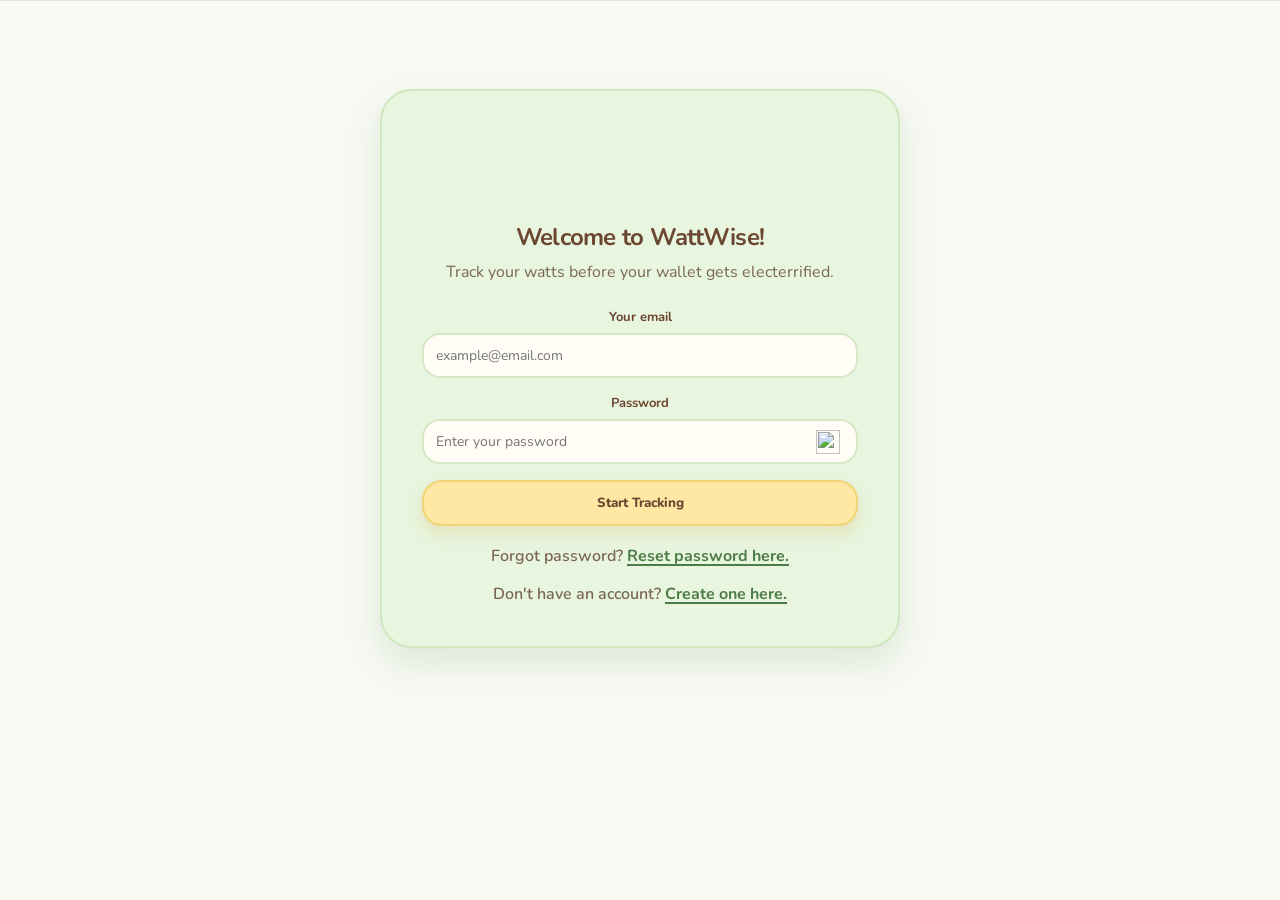
==== commit fbdb3d78: "Update WattWise web app" ====
--- a/wattwise_app/index.html
+++ b/wattwise_app/index.html
@@ -100,11 +100,22 @@
           Password
         </label>
 
+        <div class="password-wrapper">
+
         <input
           id="userPassword"
           type="password"
           placeholder="Enter your password">
 
+
+        <img
+          id="passwordToggleIcon"
+          src="assets/Close.png"
+          class="password-toggle"
+          onclick="togglePasswordVisibility()">
+
+      </div>
+
       </div>
 
 
@@ -115,6 +126,33 @@
         Start Tracking
 
       </button>
+
+
+      <div class="forgot-password">
+
+        Forgot password?
+        <span onclick="openResetPassword()">
+          Reset password here.
+        </span>
+
+      </div>
+
+
+      <div class="create-account">
+
+        Don't have an account?
+
+        <button
+          type="button"
+          id="createAccountButton"
+          class="create-account-link"
+          onclick="openRegister()">
+
+          Create one here.
+
+        </button>
+
+      </div>
 
 
       <div
@@ -1512,7 +1550,7 @@
       <div class="form-group">
 
         <label>
-          Notes
+          Notes <span class="optional-label">(Optional)</span>
         </label>
 
         <textarea
@@ -1570,9 +1608,148 @@
 </div>
 
 
-  <!-- ==================================================
-       LOADING OVERLAY
-       ================================================== -->
+  
+
+
+
+
+<!-- =========================
+RESET PASSWORD MODAL
+========================= -->
+
+<div
+  id="resetPasswordModal"
+  class="modal hidden">
+
+  <div
+    class="modal-overlay"
+    onclick="closeResetPassword()">
+  </div>
+
+
+  <div class="modal-content small-modal reset-password-modal">
+
+    <!-- RESET HEADER -->
+
+    <div class="reset-password-header">
+
+      <button
+        type="button"
+        class="close-button"
+        onclick="closeResetPassword()">
+        ×
+      </button>
+
+      <img
+        src="assets/wattlogo.png"
+        class="reset-password-logo"
+        alt="WattWise">
+
+      <h2>
+        Reset Password
+      </h2>
+
+      <p>
+        Make sure you input the correct reset code.
+      </p>
+
+    </div>
+
+
+    <!-- RESET FORM -->
+
+    <div class="reset-password-body">
+
+      <div class="form-group">
+
+        <label>
+          Email
+        </label>
+
+        <input
+          id="resetEmail"
+          type="email"
+          placeholder="Enter your email">
+
+      </div>
+
+
+      <button
+        id="sendResetCodeButton"
+        type="button"
+        class="secondary-button reset-code-button"
+        onclick="sendResetCode()">
+
+        Send Reset Code
+
+      </button>
+
+
+
+      <div class="form-group">
+
+        <label>
+          Reset Code
+        </label>
+
+        <input
+          id="resetCode"
+          type="text"
+          placeholder="Enter reset code">
+
+      </div>
+
+
+      <div class="form-group">
+
+        <label>
+          New Password
+        </label>
+
+        <input
+          id="resetNewPassword"
+          type="password"
+          placeholder="Enter new password">
+
+      </div>
+
+
+      <div
+        id="resetPasswordMessage"
+        class="login-error">
+      </div>
+
+
+      <div class="modal-actions reset-password-actions">
+
+        <button
+          type="button"
+          class="secondary-button"
+          onclick="closeResetPassword()">
+
+          Cancel
+
+        </button>
+
+
+        <button
+          id="resetPasswordButton"
+          type="button"
+          class="primary-button"
+          onclick="submitResetPassword()">
+
+          Reset Password
+
+        </button>
+
+      </div>
+
+    </div>
+
+  </div>
+
+</div>
+
 
   <div
     id="loadingOverlay"
@@ -1681,196 +1858,223 @@
 
 
 
-      <div class="form-group">
-
-        <label>
-          Actual kWh
-        </label>
-
-        <div id="billViewKwh">
-          —
-        </div>
-
-      </div>
-
-<h3>
-  Electricity Charges
-</h3>
-
-
-<div onclick="event.stopPropagation();">
-  Generation:
-  <span id="billViewGeneration">₱0</span>
-
-  <input
-  id="editGeneration"
-  type="number"
-  step="0.01"
-  style="display:none;"
->
-</div>
-
-
-<div onclick="event.stopPropagation();">
-  Transmission:
-  <span id="billViewTransmission">₱0</span>
-
-  <input
-    id="editTransmission"
-    type="number"
-    step="0.01"
-    style="display:none;"
-    onclick="event.stopPropagation();"
-    onmousedown="event.stopPropagation();"
-    onfocus="event.stopPropagation();"
-    oninput="event.stopPropagation();">
-</div>
-
-
-<div onclick="event.stopPropagation();">
-  System Loss:
-  <span id="billViewSystemLoss">₱0</span>
-
-  <input
-    id="editSystemLoss"
-    type="number"
-    step="0.01"
-    style="display:none;"
-    onclick="event.stopPropagation();"
-    onmousedown="event.stopPropagation();"
-    onfocus="event.stopPropagation();"
-    oninput="event.stopPropagation();">
-</div>
-
-
-<div onclick="event.stopPropagation();">
-  Distribution:
-  <span id="billViewDistribution">₱0</span>
-
-  <input
-    id="editDistribution"
-    type="number"
-    step="0.01"
-    style="display:none;"
-    onclick="event.stopPropagation();"
-    onmousedown="event.stopPropagation();"
-    onfocus="event.stopPropagation();"
-    oninput="event.stopPropagation();">
-</div>
-
-
-<div onclick="event.stopPropagation();">
-  Senior Citizen:
-  <span id="billViewSeniorCitizen">₱0</span>
-
-  <input
-    id="editSeniorCitizen"
-    type="number"
-    step="0.01"
-    style="display:none;"
-    onclick="event.stopPropagation();"
-    onmousedown="event.stopPropagation();"
-    onfocus="event.stopPropagation();"
-    oninput="event.stopPropagation();">
-</div>
-
-
-<div onclick="event.stopPropagation();">
-  Government Taxes:
-  <span id="billViewGovernmentTaxes">₱0</span>
-
-  <input
-    id="editGovernmentTaxes"
-    type="number"
-    step="0.01"
-    style="display:none;"
-    onclick="event.stopPropagation();"
-    onmousedown="event.stopPropagation();"
-    onfocus="event.stopPropagation();"
-    oninput="event.stopPropagation();">
-</div>
-
-
-<div onclick="event.stopPropagation();">
-  Universal Charges:
-  <span id="billViewUniversalCharges">₱0</span>
-
-  <input
-    id="editUniversalCharges"
-    type="number"
-    step="0.01"
-    style="display:none;"
-    onclick="event.stopPropagation();"
-    onmousedown="event.stopPropagation();"
-    onfocus="event.stopPropagation();"
-    oninput="event.stopPropagation();">
-</div>
-
-
-<div onclick="event.stopPropagation();">
-  FIT-All:
-  <span id="billViewFitAll">₱0</span>
-
-  <input
-    id="editFitAll"
-    type="number"
-    step="0.01"
-    style="display:none;"
-    onclick="event.stopPropagation();"
-    onmousedown="event.stopPropagation();"
-    onfocus="event.stopPropagation();"
-    oninput="event.stopPropagation();">
-</div>
-
-
-<div onclick="event.stopPropagation();">
-  GEA-All:
-  <span id="billViewGeaAll">₱0</span>
-
-  <input
-    id="editGeaAll"
-    type="number"
-    step="0.01"
-    style="display:none;"
-    onclick="event.stopPropagation();"
-    onmousedown="event.stopPropagation();"
-    onfocus="event.stopPropagation();"
-    oninput="event.stopPropagation();">
-</div>
-
-
-<div onclick="event.stopPropagation();">
-  Lifeline:
-  <span id="billViewLifeline">₱0</span>
-
-  <input
-    id="editLifeline"
-    type="number"
-    step="0.01"
-    style="display:none;"
-    onclick="event.stopPropagation();"
-    onmousedown="event.stopPropagation();"
-    onfocus="event.stopPropagation();"
-    oninput="event.stopPropagation();">
-</div>
-
-
-<div onclick="event.stopPropagation();">
-  Other Charges:
-  <span id="billViewOtherCharges">₱0</span>
-
-  <input
-    id="editOtherCharges"
-    type="number"
-    step="0.01"
-    style="display:none;"
-    onclick="event.stopPropagation();"
-    onmousedown="event.stopPropagation();"
-    onfocus="event.stopPropagation();"
-    oninput="event.stopPropagation();">
-</div>
-
-      <br>
+      <!-- ACTUAL CONSUMPTION -->
+
+      <div class="bill-section-label">
+        Actual Consumption:
+      </div>
+
+      <div
+        id="billViewKwh"
+        class="bill-consumption-value">
+        —
+      </div>
+
+
+      <!-- GENERATION -->
+
+      <div class="bill-charge-row">
+        <span>
+          Generation:
+        </span>
+
+        <span id="billViewGeneration">
+          ₱0.00
+        </span>
+
+        <input
+          id="editGeneration"
+          type="number"
+          step="0.01"
+          style="display:none;"
+          onclick="event.stopPropagation();"
+          onmousedown="event.stopPropagation();"
+          onfocus="event.stopPropagation();"
+          oninput="event.stopPropagation();">
+      </div>
+
+
+      <!-- ADDITIONAL CHARGES -->
+
+      <div class="bill-section-label additional-charges-label">
+        Additional Charges:
+      </div>
+
+
+      <div class="bill-charge-row">
+        <span>Transmission:</span>
+        <span id="billViewTransmission">₱0.00</span>
+
+        <input
+          id="editTransmission"
+          type="number"
+          step="0.01"
+          style="display:none;"
+          onclick="event.stopPropagation();"
+          onmousedown="event.stopPropagation();"
+          onfocus="event.stopPropagation();"
+          oninput="event.stopPropagation();">
+      </div>
+
+
+      <div class="bill-charge-row">
+        <span>System Loss:</span>
+        <span id="billViewSystemLoss">₱0.00</span>
+
+        <input
+          id="editSystemLoss"
+          type="number"
+          step="0.01"
+          style="display:none;"
+          onclick="event.stopPropagation();"
+          onmousedown="event.stopPropagation();"
+          onfocus="event.stopPropagation();"
+          oninput="event.stopPropagation();">
+      </div>
+
+
+      <div class="bill-charge-row">
+        <span>Distribution:</span>
+        <span id="billViewDistribution">₱0.00</span>
+
+        <input
+          id="editDistribution"
+          type="number"
+          step="0.01"
+          style="display:none;"
+          onclick="event.stopPropagation();"
+          onmousedown="event.stopPropagation();"
+          onfocus="event.stopPropagation();"
+          oninput="event.stopPropagation();">
+      </div>
+
+
+      <div class="bill-charge-row">
+        <span>Senior Citizen:</span>
+        <span id="billViewSeniorCitizen">₱0.00</span>
+
+        <input
+          id="editSeniorCitizen"
+          type="number"
+          step="0.01"
+          style="display:none;"
+          onclick="event.stopPropagation();"
+          onmousedown="event.stopPropagation();"
+          onfocus="event.stopPropagation();"
+          oninput="event.stopPropagation();">
+      </div>
+
+
+      <div class="bill-charge-row">
+        <span>Government Taxes:</span>
+        <span id="billViewGovernmentTaxes">₱0.00</span>
+
+        <input
+          id="editGovernmentTaxes"
+          type="number"
+          step="0.01"
+          style="display:none;"
+          onclick="event.stopPropagation();"
+          onmousedown="event.stopPropagation();"
+          onfocus="event.stopPropagation();"
+          oninput="event.stopPropagation();">
+      </div>
+
+
+      <div class="bill-charge-row">
+        <span>Universal Charges:</span>
+        <span id="billViewUniversalCharges">₱0.00</span>
+
+        <input
+          id="editUniversalCharges"
+          type="number"
+          step="0.01"
+          style="display:none;"
+          onclick="event.stopPropagation();"
+          onmousedown="event.stopPropagation();"
+          onfocus="event.stopPropagation();"
+          oninput="event.stopPropagation();">
+      </div>
+
+
+      <div class="bill-charge-row">
+        <span>FIT-All:</span>
+        <span id="billViewFitAll">₱0.00</span>
+
+        <input
+          id="editFitAll"
+          type="number"
+          step="0.01"
+          style="display:none;"
+          onclick="event.stopPropagation();"
+          onmousedown="event.stopPropagation();"
+          onfocus="event.stopPropagation();"
+          oninput="event.stopPropagation();">
+      </div>
+
+
+      <div class="bill-charge-row">
+        <span>GEA-All:</span>
+        <span id="billViewGeaAll">₱0.00</span>
+
+        <input
+          id="editGeaAll"
+          type="number"
+          step="0.01"
+          style="display:none;"
+          onclick="event.stopPropagation();"
+          onmousedown="event.stopPropagation();"
+          onfocus="event.stopPropagation();"
+          oninput="event.stopPropagation();">
+      </div>
+
+
+      <div class="bill-charge-row">
+        <span>Lifeline:</span>
+        <span id="billViewLifeline">₱0.00</span>
+
+        <input
+          id="editLifeline"
+          type="number"
+          step="0.01"
+          style="display:none;"
+          onclick="event.stopPropagation();"
+          onmousedown="event.stopPropagation();"
+          onfocus="event.stopPropagation();"
+          oninput="event.stopPropagation();">
+      </div>
+
+
+      <div class="bill-charge-row">
+        <span>Other Charges:</span>
+        <span id="billViewOtherCharges">₱0.00</span>
+
+        <input
+          id="editOtherCharges"
+          type="number"
+          step="0.01"
+          style="display:none;"
+          onclick="event.stopPropagation();"
+          onmousedown="event.stopPropagation();"
+          onfocus="event.stopPropagation();"
+          oninput="event.stopPropagation();">
+      </div>
+
+
+      <!-- TOTAL ADDITIONAL CHARGES -->
+
+      <div class="bill-total-additional">
+        <span>
+          Total Additional Charges
+        </span>
+
+        <span id="billViewTotalAdditionalCharges">
+          ₱0.00
+        </span>
+      </div>
+
+
+      <div class="bill-divider"></div>
 
 
       <div class="form-group">
@@ -1907,17 +2111,27 @@
   <button
   type="button"
   id="editBillButton"
-  class="edit-bill-button">
+  class="edit-bill-button"
+  onclick="enableBillEdit();">
   Edit Bill
+</button>
+
+<button
+  type="button"
+  id="deleteBillButton"
+  class="edit-bill-button"
+  onclick="deleteCurrentBill();">
+  Delete Bill
 </button>
 
 
   <button
     id="saveBillButton"
     type="button"
+    class="edit-bill-button"
     onclick="saveBillChanges();"
     style="display:none;">
-    💾 Save Changes
+    Save Changes
   </button>
 
 </div>
@@ -1937,6 +2151,152 @@
 </div>
 
 
+
+
+  <!-- =================================================
+       REGISTER MODAL
+       ================================================= -->
+
+  <div
+    id="registerModal"
+    class="modal hidden">
+
+    <div
+      class="modal-overlay"
+      onclick="closeRegister()">
+    </div>
+
+    <div class="modal-content small-modal">
+
+      <div class="modal-header">
+
+        <div>
+
+          <h2>
+            Create your WattWise account
+          </h2>
+
+          <p>
+            Set up your household electricity tracker.
+          </p>
+
+        </div>
+
+        <button
+          type="button"
+          class="close-button"
+          onclick="closeRegister()">
+
+          ×
+
+        </button>
+
+      </div>
+
+
+      <form
+        onsubmit="submitRegister(event)">
+
+        <div class="form-group">
+
+          <label>
+            Your name
+          </label>
+
+          <input
+            id="registerName"
+            type="text"
+            placeholder="Enter your name"
+            required>
+
+        </div>
+
+
+        <div class="form-group">
+
+          <label>
+            Email
+          </label>
+
+          <input
+            id="registerEmail"
+            type="email"
+            placeholder="example@email.com"
+            required>
+
+        </div>
+
+
+        <div class="form-group">
+
+          <label>
+            Password
+          </label>
+
+          <div class="password-wrapper">
+
+            <input
+              id="registerPassword"
+              type="password"
+              placeholder="Create a password"
+              required>
+
+          </div>
+
+        </div>
+
+
+        <div class="form-group">
+
+          <label>
+            Household name
+          </label>
+
+          <input
+            id="registerHousehold"
+            type="text"
+            placeholder="e.g. My Home"
+            required>
+
+        </div>
+
+
+        <div
+          id="registerMessage"
+          class="form-message">
+        </div>
+
+
+        <div class="modal-actions">
+
+          <button
+            type="button"
+            class="secondary-button"
+            onclick="closeRegister()">
+
+            Cancel
+
+          </button>
+
+
+          <button
+            type="submit"
+            class="primary-button">
+
+            Create Account
+
+          </button>
+
+        </div>
+
+      </form>
+
+    </div>
+
+  </div>
+
+
+
 </body>
 
 </html>
--- a/wattwise_app/styles.css
+++ b/wattwise_app/styles.css
@@ -3118,3 +3118,518 @@
 }
 
 
+
+
+/* =====================================================
+   RESET PASSWORD MODAL
+   ===================================================== */
+
+#resetPasswordModal .small-modal {
+
+  width: min(420px, calc(100% - 40px));
+
+  margin: 20px;
+
+  padding: 0;
+
+}
+
+
+#resetPasswordModal .modal-content {
+
+  border-radius: 15px;
+
+}
+
+
+#resetPasswordModal .form-group {
+
+  padding-left: 22px;
+
+  padding-right: 22px;
+
+}
+
+
+#resetPasswordModal .modal-actions {
+
+  padding: 20px 22px;
+
+}
+
+
+/* Mobile */
+@media (max-width: 600px) {
+
+  #resetPasswordModal {
+
+    padding: 15px;
+
+  }
+
+
+  #resetPasswordModal .small-modal {
+
+    width: 100%;
+
+    max-width: 100%;
+
+  }
+
+
+  #resetPasswordModal .form-group {
+
+    padding-left: 18px;
+
+    padding-right: 18px;
+
+  }
+
+}
+
+
+
+/* Forgot password reset link */
+.forgot-password span {
+
+  text-decoration: underline;
+
+  cursor: pointer;
+
+}
+
+
+
+
+/* Center Send Reset Code button */
+#resetPasswordModal .secondary-button {
+
+  display: block;
+
+  margin-left: auto;
+
+  margin-right: auto;
+
+}
+
+
+
+
+/* Add spacing below reset modal header */
+#resetPasswordModal .form-group:first-of-type {
+
+  margin-top: 25px;
+
+}
+
+
+
+
+/* Spacing below login button */
+.forgot-password {
+
+  margin-top: 18px;
+
+}
+
+
+
+
+/* Password visibility toggle */
+
+.password-wrapper {
+
+  position: relative;
+
+}
+
+
+.password-wrapper input {
+
+  padding-right: 55px;
+
+}
+
+
+.password-toggle {
+
+  position: absolute;
+
+  right: 18px;
+
+  top: 50%;
+
+  transform: translateY(-50%);
+
+  width: 24px;
+
+  height: 24px;
+
+  cursor: pointer;
+
+}
+
+
+
+
+/* =====================================================
+   CUTE PASTEL GREEN LOADING SCREEN
+   ===================================================== */
+
+
+
+
+  to {
+    transform:
+      rotate(360deg);
+  }
+
+}
+
+
+/* =====================================================
+   LOADING BOX PASTEL GREEN COLOR
+   ===================================================== */
+
+.loading-box {
+
+  background:
+    #f0faeb;
+
+}
+
+
+
+
+/* FORCE LOADING BOX PASTEL GREEN */
+
+.loading-box {
+
+  background:
+    #e8f8e3 !important;
+
+}
+
+
+/* =====================================================
+   WATTWISE REGISTRATION MODAL
+   ===================================================== */
+
+#registerModal {
+  position: fixed !important;
+  inset: 0 !important;
+
+  display: flex !important;
+
+  align-items: center !important;
+  justify-content: center !important;
+
+  padding: 24px !important;
+
+  background: rgba(246, 248, 245, 0.88) !important;
+
+  z-index: 999999 !important;
+}
+
+
+/* Keep it hidden when closed */
+#registerModal.hidden {
+  display: none !important;
+}
+
+
+/* Registration background overlay */
+#registerModal .modal-overlay {
+  position: absolute !important;
+
+  inset: 0 !important;
+
+  background:
+    rgba(246, 248, 245, 0.88) !important;
+
+  backdrop-filter:
+    blur(4px);
+
+  z-index: 0 !important;
+}
+
+
+/* Registration card */
+#registerModal .modal-content {
+  position: relative !important;
+
+  z-index: 2 !important;
+
+  width: min(460px, 100%) !important;
+
+  max-height: calc(100vh - 48px) !important;
+
+  overflow-y: auto !important;
+
+  margin: 0 auto !important;
+
+  background: #ffffff !important;
+
+  border:
+    1px solid #dcebd8 !important;
+
+  border-radius: 22px !important;
+
+  box-shadow:
+    0 24px 70px rgba(39, 70, 39, 0.18) !important;
+
+  overflow-x: hidden !important;
+}
+
+
+/* Green WattWise branding header */
+#registerModal .modal-header {
+  position: relative;
+
+  padding: 28px 28px 22px !important;
+
+  background:
+    linear-gradient(
+      135deg,
+      #eefbea 0%,
+      #f8fcf6 100%
+    ) !important;
+
+  border-bottom:
+    1px solid #e1eee0 !important;
+
+  text-align: center;
+
+  display: block !important;
+}
+
+
+/* WattWise icon */
+#registerModal .modal-header::before {
+  content: "⚡";
+
+  display: flex;
+
+  align-items: center;
+  justify-content: center;
+
+  width: 54px;
+  height: 54px;
+
+  margin: 0 auto 12px;
+
+  border-radius: 16px;
+
+  background: #ffffff;
+
+  color: #55b941;
+
+  font-size: 25px;
+
+  box-shadow:
+    0 5px 15px rgba(85, 185, 65, 0.12);
+}
+
+
+/* Registration title */
+#registerModal .modal-header h2 {
+
+  margin: 0 0 6px !important;
+
+  color: #14532d !important;
+
+  font-size: 21px !important;
+
+  font-weight: 800 !important;
+
+  letter-spacing: -0.3px;
+}
+
+
+/* Registration subtitle */
+#registerModal .modal-header p {
+
+  margin: 0 !important;
+
+  color: #6d766d !important;
+
+  font-size: 13px !important;
+
+  line-height: 1.5;
+}
+
+
+/* Close button */
+#registerModal .close-button {
+
+  position: absolute !important;
+
+  top: 18px;
+  right: 18px;
+
+  width: 34px;
+  height: 34px;
+
+  border: none !important;
+
+  background: #ffffff !important;
+
+  color: #6d766d !important;
+
+  border-radius: 50% !important;
+
+  box-shadow:
+    0 2px 8px rgba(0,0,0,0.06);
+
+}
+
+
+/* Form */
+#registerModal form {
+
+  padding: 24px 28px 28px !important;
+}
+
+
+/* Form labels */
+#registerModal .form-group label {
+
+  color: #5f5148 !important;
+
+  font-size: 13px !important;
+
+  font-weight: 700 !important;
+}
+
+
+/* Form inputs */
+#registerModal input {
+
+  width: 100% !important;
+
+  background: #fffdf8 !important;
+
+  border:
+    1px solid #eadfcf !important;
+
+  border-radius: 12px !important;
+
+  padding: 13px 14px !important;
+
+  color: #493c34 !important;
+
+  transition:
+    border-color 0.2s,
+    box-shadow 0.2s;
+}
+
+
+#registerModal input:focus {
+
+  outline: none !important;
+
+  border-color: #79d862 !important;
+
+  box-shadow:
+    0 0 0 3px rgba(121, 216, 98, 0.14) !important;
+}
+
+
+/* Buttons */
+#registerModal .modal-actions {
+
+  margin-top: 24px !important;
+
+  justify-content: flex-end !important;
+}
+
+
+#registerModal .primary-button {
+
+  background: #79d862 !important;
+
+  color: #ffffff !important;
+
+  border: none !important;
+
+  border-radius: 11px !important;
+
+  padding: 12px 20px !important;
+
+  font-weight: 700 !important;
+
+  box-shadow:
+    0 4px 12px rgba(85, 185, 65, 0.18);
+}
+
+
+#registerModal .primary-button:hover {
+
+  background: #55b941 !important;
+}
+
+
+#registerModal .secondary-button {
+
+  background: #ffffff !important;
+
+  color: #6b584b !important;
+
+  border:
+    1px solid #eadfcf !important;
+
+  border-radius: 11px !important;
+
+  padding: 12px 18px !important;
+
+}
+
+
+/* Mobile */
+@media (max-width: 600px) {
+
+  #registerModal {
+
+    padding: 14px !important;
+
+  }
+
+  #registerModal .modal-content {
+
+    width: 100% !important;
+
+    max-height:
+      calc(100vh - 28px) !important;
+
+    border-radius: 18px !important;
+
+  }
+
+  #registerModal .modal-header {
+
+    padding:
+      24px 20px 18px !important;
+
+  }
+
+  #registerModal form {
+
+    padding:
+      20px !important;
+
+  }
+
+  #registerModal .modal-actions {
+
+    flex-direction: column-reverse !important;
+
+  }
+
+  #registerModal .modal-actions button {
+
+    width: 100% !important;
+
+  }
+
+}
+
--- a/wattwise_app/pouch-ui.css
+++ b/wattwise_app/pouch-ui.css
@@ -1016,3 +1016,1608 @@
 
 }
 
+
+
+/* ===============================
+   CREATE ACCOUNT LINK
+   =============================== */
+
+.create-account {
+  margin-top: 14px;
+  text-align: center;
+  font-size: 14px;
+  color: #7a6656 !important;
+}
+
+.create-account span {
+  color: #6b9b63 !important;
+  text-decoration: underline !important;
+  text-decoration-thickness: 1.5px;
+  text-underline-offset: 3px;
+  cursor: pointer !important;
+  font-weight: 700 !important;
+}
+
+.create-account span:hover {
+  color: #4d7c47 !important;
+}
+
+
+.create-account-link {
+  color: #4d7c47 !important;
+  text-decoration: underline !important;
+  cursor: pointer !important;
+  font-weight: 700 !important;
+  display: inline-block !important;
+  position: relative !important;
+  z-index: 9999 !important;
+}
+
+.create-account-link:hover {
+  color: #6b9b63 !important;
+}
+
+
+/* ===============================
+   CREATE ACCOUNT CLICK FIX
+   =============================== */
+
+.create-account {
+  position: relative !important;
+  z-index: 9999 !important;
+  pointer-events: auto !important;
+}
+
+.create-account span {
+  position: relative !important;
+  z-index: 10000 !important;
+  display: inline-block !important;
+  cursor: pointer !important;
+  pointer-events: auto !important;
+  color: #4d7c47 !important;
+  text-decoration: underline !important;
+  font-weight: 700 !important;
+}
+
+.create-account span:hover {
+  color: #6b9b63 !important;
+}
+
+.create-account-link {
+  position: relative !important;
+  z-index: 10000 !important;
+  pointer-events: auto !important;
+  cursor: pointer !important;
+
+  display: inline-block !important;
+
+  background: transparent !important;
+  border: none !important;
+  box-shadow: none !important;
+
+  padding: 0 !important;
+  margin: 0 !important;
+
+  color: #4d7c47 !important;
+  text-decoration: underline !important;
+
+  font-family: inherit !important;
+  font-size: inherit !important;
+  font-weight: 700 !important;
+}
+
+.create-account-link:hover {
+  background: transparent !important;
+  color: #6b9b63 !important;
+  transform: none !important;
+}
+
+
+/* ===================================
+   WATTWISE REGISTRATION MODAL
+   Cozy Pastel Notebook Style
+=================================== */
+
+
+/* Modal backdrop */
+
+#registerModal {
+
+  position: fixed !important;
+
+  inset: 0 !important;
+
+  display: flex !important;
+
+  align-items: center !important;
+
+  justify-content: center !important;
+
+  padding: 24px !important;
+
+  background:
+    rgba(250, 245, 232, 0.82) !important;
+
+  backdrop-filter:
+    blur(3px);
+
+  z-index: 999999 !important;
+
+}
+
+
+/* Keep modal hidden */
+
+#registerModal.hidden {
+
+  display: none !important;
+
+}
+
+
+/* Overlay */
+
+#registerModal .modal-overlay {
+
+  position: absolute !important;
+
+  inset: 0 !important;
+
+  background:
+    rgba(250, 245, 232, 0.82) !important;
+
+  z-index: 0 !important;
+
+}
+
+
+/* Main registration card */
+
+#registerModal .modal-content {
+
+  position: relative !important;
+
+  z-index: 2 !important;
+
+  width: min(500px, 100%) !important;
+
+  max-height:
+    calc(100vh - 48px) !important;
+
+  overflow-y: auto !important;
+
+  background:
+    #fffdf5 !important;
+
+  border:
+    2px solid #cfe7bd !important;
+
+  border-radius:
+    30px !important;
+
+  box-shadow:
+    0 18px 40px
+    rgba(80,120,70,.15) !important;
+
+}
+
+
+/* ===================================
+   REGISTRATION HEADER
+=================================== */
+
+#registerModal .modal-header {
+
+  position: relative !important;
+
+  display: block !important;
+
+  padding:
+    30px 30px 24px !important;
+
+  text-align: center !important;
+
+  background:
+    #e8f5df !important;
+
+  border-bottom:
+    2px solid #d4ebc8 !important;
+
+  border-radius:
+    28px 28px 0 0 !important;
+
+}
+
+
+/* WattWise icon */
+
+#registerModal .modal-header::before {
+
+  content: "⚡";
+
+  display: flex;
+
+  align-items: center;
+
+  justify-content: center;
+
+  width: 62px;
+
+  height: 62px;
+
+  margin:
+    0 auto 14px;
+
+  background:
+    #fffdf5;
+
+  border-radius:
+    22px;
+
+  color:
+    #f4a261;
+
+  font-size:
+    30px;
+
+  box-shadow:
+    0 5px 12px
+    rgba(80,120,70,.10);
+
+}
+
+
+/* Heading */
+
+#registerModal .modal-header h2 {
+
+  margin:
+    0 0 7px !important;
+
+  color:
+    #6b4630 !important;
+
+  font-family:
+    "Nunito",
+    "Comic Sans MS",
+    system-ui,
+    sans-serif !important;
+
+  font-size:
+    23px !important;
+
+  font-weight:
+    800 !important;
+
+}
+
+
+/* Subtitle */
+
+#registerModal .modal-header p {
+
+  margin:
+    0 !important;
+
+  color:
+    #7a6656 !important;
+
+  font-family:
+    "Nunito",
+    "Comic Sans MS",
+    system-ui,
+    sans-serif !important;
+
+  font-size:
+    13px !important;
+
+}
+
+
+/* Close button */
+
+#registerModal .close-button {
+
+  position:
+    absolute !important;
+
+  top:
+    18px !important;
+
+  right:
+    18px !important;
+
+  width:
+    38px !important;
+
+  height:
+    38px !important;
+
+  padding:
+    0 !important;
+
+  display:
+    flex !important;
+
+  align-items:
+    center !important;
+
+  justify-content:
+    center !important;
+
+  background:
+    #fffdf5 !important;
+
+  color:
+    #6b4630 !important;
+
+  border:
+    2px solid #eadcc4 !important;
+
+  border-radius:
+    50% !important;
+
+  box-shadow:
+    0 4px 10px
+    rgba(90,56,37,.08) !important;
+
+}
+
+
+/* ===================================
+   REGISTRATION FORM
+=================================== */
+
+#registerModal form {
+
+  padding:
+    26px 30px 30px !important;
+
+  background:
+    #fffdf5 !important;
+
+  border-radius:
+    0 0 28px 28px !important;
+
+}
+
+
+/* Labels */
+
+#registerModal .form-group label {
+
+  display:
+    block;
+
+  margin-bottom:
+    7px;
+
+  color:
+    #6b4630 !important;
+
+  font-family:
+    "Nunito",
+    "Comic Sans MS",
+    system-ui,
+    sans-serif !important;
+
+  font-size:
+    13px !important;
+
+  font-weight:
+    800 !important;
+
+}
+
+
+/* Inputs */
+
+#registerModal input {
+
+  width:
+    100% !important;
+
+  min-height:
+    48px !important;
+
+  padding:
+    12px 15px !important;
+
+  background:
+    #fffdf5 !important;
+
+  color:
+    #6b4630 !important;
+
+  border:
+    2px solid #d8e8c9 !important;
+
+  border-radius:
+    16px !important;
+
+  font-family:
+    "Nunito",
+    "Comic Sans MS",
+    system-ui,
+    sans-serif !important;
+
+  font-size:
+    14px !important;
+
+}
+
+
+/* Input focus */
+
+#registerModal input:focus {
+
+  outline:
+    none !important;
+
+  border-color:
+    #b9d99b !important;
+
+  box-shadow:
+    0 0 0 3px
+    rgba(185,217,155,.25) !important;
+
+}
+
+
+/* ===================================
+   REGISTRATION BUTTONS
+=================================== */
+
+#registerModal .modal-actions {
+
+  display:
+    flex !important;
+
+  justify-content:
+    flex-end !important;
+
+  gap:
+    10px !important;
+
+  margin-top:
+    24px !important;
+
+}
+
+
+/* All modal buttons */
+
+#registerModal .modal-actions button {
+
+  min-height:
+    46px !important;
+
+  padding:
+    10px 20px !important;
+
+  border-radius:
+    18px !important;
+
+  font-family:
+    "Nunito",
+    "Comic Sans MS",
+    system-ui,
+    sans-serif !important;
+
+  font-weight:
+    800 !important;
+
+}
+
+
+/* Cancel */
+
+#registerModal .secondary-button {
+
+  background:
+    #fff8e8 !important;
+
+  color:
+    #6b4630 !important;
+
+  border:
+    2px solid #eadcc4 !important;
+
+  box-shadow:
+    0 5px 12px
+    rgba(90,56,37,.08) !important;
+
+}
+
+
+/* Create Account */
+
+#registerModal .primary-button {
+
+  background:
+    #ffe8a3 !important;
+
+  color:
+    #6b4630 !important;
+
+  border:
+    2px solid #f2d47a !important;
+
+  border-radius:
+    18px !important;
+
+  box-shadow:
+    0 6px 14px
+    rgba(220,180,70,.22) !important;
+
+}
+
+
+/* Hover */
+
+#registerModal .secondary-button:hover {
+
+  background:
+    #ffe9bd !important;
+
+}
+
+
+#registerModal .primary-button:hover {
+
+  background:
+    #ffdc78 !important;
+
+  transform:
+    translateY(-2px);
+
+}
+
+
+/* Registration message */
+
+#registerModal #registerMessage {
+
+  color:
+    #7a6656 !important;
+
+  font-family:
+    "Nunito",
+    "Comic Sans MS",
+    system-ui,
+    sans-serif !important;
+
+}
+
+
+/* ===================================
+   MOBILE
+=================================== */
+
+@media(max-width:600px) {
+
+  #registerModal {
+
+    padding:
+      14px !important;
+
+  }
+
+  #registerModal .modal-content {
+
+    width:
+      100% !important;
+
+    max-height:
+      calc(100vh - 28px) !important;
+
+    border-radius:
+      24px !important;
+
+  }
+
+  #registerModal .modal-header {
+
+    padding:
+      25px 20px 20px !important;
+
+    border-radius:
+      22px 22px 0 0 !important;
+
+  }
+
+  #registerModal form {
+
+    padding:
+      22px 20px 24px !important;
+
+  }
+
+  #registerModal .modal-actions {
+
+    flex-direction:
+      column-reverse !important;
+
+  }
+
+  #registerModal .modal-actions button {
+
+    width:
+      100% !important;
+
+  }
+
+}
+
+
+
+/* ===================================
+   WATTWISE REGISTRATION LOGO
+   Replace ⚡ with actual logo
+=================================== */
+
+#registerModal .modal-header::before {
+
+  content: "" !important;
+
+  display: block !important;
+
+  width: 72px !important;
+
+  height: 72px !important;
+
+  margin: 0 auto 14px !important;
+
+  background:
+    #fffdf5
+    url("assets/logo.png")
+    center
+    center
+    / contain
+    no-repeat !important;
+
+  border-radius: 22px !important;
+
+  box-shadow:
+    0 5px 12px
+    rgba(80,120,70,.10) !important;
+
+}
+
+
+
+/* ===================================
+   WATTWISE REGISTRATION LOGO
+   Transparent Long Logo
+=================================== */
+
+#registerModal .modal-header::before {
+
+  content: "" !important;
+
+  display: block !important;
+
+  width: 180px !important;
+
+  height: 65px !important;
+
+  margin: 0 auto 14px !important;
+
+  background:
+    url("assets/Wattwise logo long.png")
+    center
+    center
+    / contain
+    no-repeat !important;
+
+  border-radius: 0 !important;
+
+  box-shadow: none !important;
+
+  background-color: transparent !important;
+
+}
+
+
+/* ===================================
+   WATTWISE REGISTRATION LOGO
+   Transparent Long Logo
+=================================== */
+
+#registerModal .modal-header::before {
+
+  content: "" !important;
+
+  display: block !important;
+
+  width: 180px !important;
+
+  height: 65px !important;
+
+  margin: 0 auto 14px !important;
+
+  background:
+    url("assets/WattWise long logo (1).png")
+    center
+    center
+    / contain
+    no-repeat !important;
+
+  border-radius: 0 !important;
+
+  box-shadow: none !important;
+
+  background-color: transparent !important;
+
+}
+
+
+/* ===================================
+   WATTWISE REGISTRATION LOGO
+=================================== */
+
+#registerModal .modal-header::before {
+
+  content: "" !important;
+
+  display: block !important;
+
+  width: 180px !important;
+
+  height: 65px !important;
+
+  margin: 0 auto 14px !important;
+
+  background:
+    url("assets/wattwise.png")
+    center
+    center
+    / contain
+    no-repeat !important;
+
+  border-radius: 0 !important;
+
+  box-shadow: none !important;
+
+  background-color: transparent !important;
+
+}
+
+
+/* ===================================
+   WATTWISE REGISTRATION LOGO
+=================================== */
+
+#registerModal .modal-header::before {
+
+  content: "" !important;
+
+  display: block !important;
+
+  width: 180px !important;
+
+  height: 65px !important;
+
+  margin: 0 auto 14px !important;
+
+  background:
+    url("assets/wattlogo.png")
+    center
+    center
+    / contain
+    no-repeat !important;
+
+  border-radius: 0 !important;
+
+  box-shadow: none !important;
+
+  background-color: transparent !important;
+
+}
+
+
+/* ===================================
+   LOGIN LINKS - MATCHING WATTWISE STYLE
+=================================== */
+
+.forgot-password,
+.create-account {
+
+  font-family:
+    "Nunito",
+    "Comic Sans MS",
+    system-ui,
+    sans-serif !important;
+
+  font-size: 16px !important;
+
+  font-weight: 600 !important;
+
+  color: #7a6656 !important;
+
+  line-height: 1.5 !important;
+
+}
+
+
+/* Links */
+
+.forgot-password span,
+.create-account-link {
+
+  font-family:
+    "Nunito",
+    "Comic Sans MS",
+    system-ui,
+    sans-serif !important;
+
+  font-size: 16px !important;
+
+  font-weight: 700 !important;
+
+  color: #4d7c47 !important;
+
+  text-decoration: underline !important;
+
+  text-decoration-thickness: 1.5px !important;
+
+  text-underline-offset: 3px !important;
+
+}
+
+
+/* Hover */
+
+.forgot-password span:hover,
+.create-account-link:hover {
+
+  color: #6b9b63 !important;
+
+}
+
+
+
+/* ===================================
+   WATTWISE LOGIN LOGO
+   Replace House Icon
+=================================== */
+
+.setup-icon {
+
+  background:
+    transparent !important;
+
+  width:
+    180px !important;
+
+  height:
+    70px !important;
+
+  margin:
+    0 auto 20px !important;
+
+  border-radius:
+    0 !important;
+
+  display:
+    flex !important;
+
+  align-items:
+    center !important;
+
+  justify-content:
+    center !important;
+
+}
+
+
+/* Hide the existing house/logo image */
+
+.setup-icon img {
+
+  display:
+    none !important;
+
+}
+
+
+/* Show WattWise logo */
+
+.setup-icon::before {
+
+  content:
+    "" !important;
+
+  display:
+    block !important;
+
+  width:
+    180px !important;
+
+  height:
+    70px !important;
+
+  background:
+    url("assets/wattlogo.png")
+    center
+    center
+    / contain
+    no-repeat !important;
+
+  background-color:
+    transparent !important;
+
+  border:
+    none !important;
+
+  box-shadow:
+    none !important;
+
+}
+
+
+
+/* =========================================================
+   WATTWISE RESET PASSWORD MODAL
+   MATCH CREATE ACCOUNT MODAL
+   ========================================================= */
+
+#resetPasswordModal {
+  align-items: center !important;
+  justify-content: center !important;
+  padding: 20px !important;
+}
+
+#resetPasswordModal .reset-password-modal {
+  width: min(500px, 100%) !important;
+  max-width: 500px !important;
+  max-height: 90vh !important;
+  overflow-y: auto !important;
+  padding: 0 !important;
+  background: #fffdf5 !important;
+  border: 2px solid #cfe7bd !important;
+  border-radius: 30px !important;
+  box-shadow: 0 15px 35px rgba(80,120,70,.15) !important;
+}
+
+#resetPasswordModal .reset-password-header {
+  position: relative;
+  padding: 34px 40px 28px !important;
+  background: #e8f5df !important;
+  border-bottom: 2px solid #cfe7bd !important;
+  border-radius: 28px 28px 0 0 !important;
+  text-align: center;
+}
+
+#resetPasswordModal .reset-password-logo {
+  display: block !important;
+  width: 78px !important;
+  height: 78px !important;
+  object-fit: contain !important;
+  margin: 0 auto 12px !important;
+  background: transparent !important;
+  padding: 0 !important;
+}
+
+#resetPasswordModal .reset-password-header h2 {
+  margin: 0 !important;
+  color: #6b4630 !important;
+  font-family: "Nunito", "Comic Sans MS", system-ui, sans-serif !important;
+  font-size: 34px !important;
+  font-weight: 800 !important;
+  line-height: 1.15 !important;
+  letter-spacing: -0.03em !important;
+}
+
+#resetPasswordModal .reset-password-header p {
+  margin: 12px 0 0 !important;
+  color: #7a6656 !important;
+  font-family: "Nunito", "Comic Sans MS", system-ui, sans-serif !important;
+  font-size: 18px !important;
+  line-height: 1.4 !important;
+}
+
+#resetPasswordModal .close-button {
+  position: absolute !important;
+  top: 20px !important;
+  right: 20px !important;
+  width: 52px !important;
+  height: 52px !important;
+  padding: 0 !important;
+  background: #fffdf5 !important;
+  color: #6b4630 !important;
+  border: 2px solid #eadcc4 !important;
+  border-radius: 50% !important;
+  font-size: 28px !important;
+  font-weight: 700 !important;
+  line-height: 1 !important;
+}
+
+#resetPasswordModal .reset-password-body {
+  padding: 34px 48px 40px !important;
+  background: #fffdf5 !important;
+}
+
+#resetPasswordModal .form-group {
+  margin: 0 0 25px !important;
+}
+
+#resetPasswordModal .form-group label {
+  display: block !important;
+  margin: 0 0 10px !important;
+  color: #6b4630 !important;
+  font-family: "Nunito", "Comic Sans MS", system-ui, sans-serif !important;
+  font-size: 18px !important;
+  font-weight: 800 !important;
+}
+
+#resetPasswordModal input {
+  width: 100% !important;
+  height: 58px !important;
+  padding: 0 18px !important;
+  box-sizing: border-box !important;
+  background: #fffdf5 !important;
+  color: #6b4630 !important;
+  border: 2px solid #d8e8c9 !important;
+  border-radius: 18px !important;
+  font-family: "Nunito", "Comic Sans MS", system-ui, sans-serif !important;
+  font-size: 18px !important;
+  outline: none !important;
+}
+
+#resetPasswordModal input:focus {
+  border-color: #b9d99b !important;
+}
+
+#resetPasswordModal .reset-code-button {
+  display: block !important;
+  margin: 0 auto 28px !important;
+  padding: 14px 28px !important;
+  background: #fff8e8 !important;
+  color: #6b4630 !important;
+  border: 2px solid #eadcc4 !important;
+  border-radius: 18px !important;
+  font-size: 17px !important;
+  font-weight: 800 !important;
+}
+
+#resetPasswordModal .reset-password-actions {
+  display: flex !important;
+  justify-content: flex-end !important;
+  align-items: center !important;
+  gap: 16px !important;
+  margin-top: 32px !important;
+}
+
+#resetPasswordModal .reset-password-actions .secondary-button {
+  background: #fff8e8 !important;
+  color: #6b4630 !important;
+  border: 2px solid #eadcc4 !important;
+  border-radius: 18px !important;
+  padding: 14px 26px !important;
+  font-size: 17px !important;
+  font-weight: 800 !important;
+}
+
+#resetPasswordModal .reset-password-actions .primary-button {
+  background: #ffe8a3 !important;
+  color: #6b4630 !important;
+  border: 2px solid #f2d47a !important;
+  border-radius: 18px !important;
+  padding: 14px 26px !important;
+  font-size: 17px !important;
+  font-weight: 800 !important;
+  box-shadow: 0 6px 14px rgba(220,180,70,.25) !important;
+}
+
+@media (max-width: 768px) {
+
+  #resetPasswordModal .reset-password-header {
+    padding: 28px 24px 24px !important;
+  }
+
+  #resetPasswordModal .reset-password-body {
+    padding: 28px 24px 30px !important;
+  }
+
+  #resetPasswordModal .reset-password-header h2 {
+    font-size: 28px !important;
+  }
+
+  #resetPasswordModal .reset-password-header p {
+    font-size: 15px !important;
+  }
+
+  #resetPasswordModal .reset-password-actions {
+    justify-content: stretch !important;
+  }
+
+  #resetPasswordModal .reset-password-actions button {
+    flex: 1 !important;
+  }
+
+}
+
+
+/* =========================================================
+   RESET PASSWORD MODAL - ABOVE LOGIN SCREEN
+   ========================================================= */
+
+#resetPasswordModal {
+  position: fixed !important;
+  inset: 0 !important;
+  z-index: 9999999 !important;
+}
+
+#resetPasswordModal .modal-overlay {
+  position: absolute !important;
+  inset: 0 !important;
+  z-index: 0 !important;
+}
+
+#resetPasswordModal .reset-password-modal {
+  position: relative !important;
+  z-index: 1 !important;
+}
+
+#loginScreen {
+  position: relative !important;
+  z-index: 1 !important;
+}
+
+#resetPasswordModal:not(.hidden) {
+  z-index: 9999999 !important;
+}
+
+/* =========================================================
+   RESET PASSWORD - SOLID MODAL COVER
+   ========================================================= */
+
+#resetPasswordModal {
+  background: #faf5e8 !important;
+}
+
+#resetPasswordModal .modal-overlay {
+  background: #faf5e8 !important;
+  opacity: 1 !important;
+}
+
+#resetPasswordModal .reset-password-modal {
+  background: #fffdf5 !important;
+}
+
+/* =========================================================
+   RESET CODE LOADING MESSAGE
+   ========================================================= */
+
+#resetCodeLoading {
+  text-align: center !important;
+  margin: -14px auto 24px !important;
+  color: #6b9b63 !important;
+  font-family: "Nunito", "Comic Sans MS", system-ui, sans-serif !important;
+  font-size: 16px !important;
+  font-weight: 800 !important;
+}
+
+#resetCodeLoading.hidden {
+  display: none !important;
+}
+
+#resetCodeLoading::after {
+  content: "..." !important;
+  animation: resetCodeDots 1.2s infinite !important;
+}
+
+@keyframes resetCodeDots {
+  0% {
+    content: "." !important;
+  }
+
+  33% {
+    content: ".." !important;
+  }
+
+  66% {
+    content: "..." !important;
+  }
+
+  100% {
+    content: "." !important;
+  }
+}
+
+
+/* =========================================================
+   RESET CODE LOADING MESSAGE
+   ========================================================= */
+
+#resetCodeLoading {
+  text-align: center !important;
+  margin: -14px auto 24px !important;
+  color: #6b9b63 !important;
+  font-family: "Nunito", "Comic Sans MS", system-ui, sans-serif !important;
+  font-size: 16px !important;
+  font-weight: 800 !important;
+}
+
+#resetCodeLoading.hidden {
+  display: none !important;
+}
+
+#resetCodeLoading::after {
+  content: "." !important;
+  animation: resetCodeDots 1.2s infinite !important;
+}
+
+@keyframes resetCodeDots {
+  0% {
+    content: "." !important;
+  }
+
+  33% {
+    content: ".." !important;
+  }
+
+  66% {
+    content: "..." !important;
+  }
+
+  100% {
+    content: "." !important;
+  }
+}
+
+
+/* =========================================================
+   RESET PASSWORD - MATCH LOGIN / CREATE ACCOUNT FONT SIZES
+   ========================================================= */
+
+#resetPasswordModal .reset-password-header h2 {
+  font-size: 30px !important;
+  font-weight: 800 !important;
+  line-height: 1.2 !important;
+}
+
+#resetPasswordModal .reset-password-header p {
+  font-size: 16px !important;
+  line-height: 1.4 !important;
+}
+
+#resetPasswordModal .form-group label {
+  font-size: 16px !important;
+  font-weight: 800 !important;
+}
+
+#resetPasswordModal input {
+  font-size: 16px !important;
+}
+
+#resetPasswordModal .reset-code-button {
+  font-size: 16px !important;
+  font-weight: 800 !important;
+}
+
+#resetPasswordModal .reset-password-actions .secondary-button,
+#resetPasswordModal .reset-password-actions .primary-button {
+  font-size: 16px !important;
+  font-weight: 800 !important;
+}
+
+
+/* =========================================================
+   RESET PASSWORD
+   EXACT CREATE ACCOUNT TYPOGRAPHY + SPACING
+   ========================================================= */
+
+/* Modal */
+#resetPasswordModal .reset-password-modal {
+  width: min(500px, 100%) !important;
+  max-width: 500px !important;
+  max-height: calc(100vh - 48px) !important;
+  overflow-y: auto !important;
+  background: #fffdf5 !important;
+  border: 2px solid #cfe7bd !important;
+  border-radius: 30px !important;
+  box-shadow: 0 18px 40px rgba(80,120,70,.15) !important;
+}
+
+/* Header */
+#resetPasswordModal .reset-password-header {
+  padding: 30px 30px 24px !important;
+  background: #e8f5df !important;
+  border-bottom: 2px solid #d4ebc8 !important;
+  border-radius: 28px 28px 0 0 !important;
+}
+
+/* Logo */
+#resetPasswordModal .reset-password-logo {
+  width: 72px !important;
+  height: 72px !important;
+  margin: 0 auto 14px !important;
+  object-fit: contain !important;
+}
+
+/* Reset Password heading */
+#resetPasswordModal .reset-password-header h2 {
+  margin: 0 0 7px !important;
+  color: #6b4630 !important;
+  font-family: "Nunito", "Comic Sans MS", system-ui, sans-serif !important;
+  font-size: 23px !important;
+  font-weight: 800 !important;
+  line-height: normal !important;
+  letter-spacing: normal !important;
+}
+
+/* Subtitle */
+#resetPasswordModal .reset-password-header p {
+  margin: 0 !important;
+  color: #7a6656 !important;
+  font-family: "Nunito", "Comic Sans MS", system-ui, sans-serif !important;
+  font-size: 13px !important;
+  line-height: normal !important;
+}
+
+/* Close button */
+#resetPasswordModal .close-button {
+  top: 18px !important;
+  right: 18px !important;
+  width: 38px !important;
+  height: 38px !important;
+  font-size: 20px !important;
+}
+
+/* Form body */
+#resetPasswordModal .reset-password-body {
+  padding: 26px 30px 30px !important;
+  background: #fffdf5 !important;
+}
+
+/* Form groups */
+#resetPasswordModal .form-group {
+  margin: 0 0 20px !important;
+}
+
+/* Labels */
+#resetPasswordModal .form-group label {
+  display: block !important;
+  margin-bottom: 7px !important;
+  color: #6b4630 !important;
+  font-family: "Nunito", "Comic Sans MS", system-ui, sans-serif !important;
+  font-size: 13px !important;
+  font-weight: 800 !important;
+}
+
+/* Inputs */
+#resetPasswordModal input {
+  width: 100% !important;
+  min-height: 48px !important;
+  height: auto !important;
+  padding: 12px 15px !important;
+  box-sizing: border-box !important;
+  background: #fffdf5 !important;
+  color: #6b4630 !important;
+  border: 2px solid #d8e8c9 !important;
+  border-radius: 16px !important;
+  font-family: "Nunito", "Comic Sans MS", system-ui, sans-serif !important;
+  font-size: 14px !important;
+  line-height: normal !important;
+}
+
+/* Send Reset Code */
+#resetPasswordModal .reset-code-button {
+  display: block !important;
+  min-height: 46px !important;
+  margin: 0 auto 20px !important;
+  padding: 10px 20px !important;
+  border-radius: 18px !important;
+  font-family: "Nunito", "Comic Sans MS", system-ui, sans-serif !important;
+  font-size: 14px !important;
+  font-weight: 800 !important;
+}
+
+/* Buttons */
+#resetPasswordModal .reset-password-actions {
+  display: flex !important;
+  justify-content: flex-end !important;
+  align-items: center !important;
+  gap: 10px !important;
+  margin-top: 24px !important;
+}
+
+#resetPasswordModal .reset-password-actions button {
+  min-height: 46px !important;
+  padding: 10px 20px !important;
+  border-radius: 18px !important;
+  font-family: "Nunito", "Comic Sans MS", system-ui, sans-serif !important;
+  font-size: 14px !important;
+  font-weight: 800 !important;
+}
+
+/* Success / error message */
+#resetPasswordModal #resetPasswordMessage {
+  font-family: "Nunito", "Comic Sans MS", system-ui, sans-serif !important;
+  font-size: 13px !important;
+  line-height: 1.4 !important;
+}
+
+/* Mobile - same proportions as Create Account */
+@media (max-width: 600px) {
+
+  #resetPasswordModal {
+    padding: 14px !important;
+  }
+
+  #resetPasswordModal .reset-password-modal {
+    width: 100% !important;
+    max-height: calc(100vh - 28px) !important;
+    border-radius: 24px !important;
+  }
+
+  #resetPasswordModal .reset-password-header {
+    padding: 25px 20px 20px !important;
+    border-radius: 22px 22px 0 0 !important;
+  }
+
+  #resetPasswordModal .reset-password-body {
+    padding: 22px 20px 24px !important;
+  }
+
+}
+
+
+/* =========================================================
+   DASHBOARD CARD SPACING
+   ========================================================= */
+
+.comparison-card,
+.dashboard-card,
+.tips-card {
+  margin-bottom: 16px !important;
+}
+
+/* Prevent extra space after the final card */
+.tips-card {
+  margin-bottom: 0 !important;
+}
+
+
+/* =========================================================
+   WATTWISE LOADING SPACING
+   Applies to ALL loading messages
+   ========================================================= */
+
+.loading-box {
+  gap: 14px !important;
+}
+
+.loading-box .spinner {
+  margin-bottom: 6px !important;
+}
+
+#loadingText {
+  margin-top: 4px !important;
+}
+
+
+/* =========================================================
+   LOADING OVERLAY - MUST COVER ALL LOGIN CONTENT
+   ========================================================= */
+
+#loadingOverlay,
+.loading-overlay {
+  z-index: 99999999 !important;
+}
+
+
+/* =========================================================
+   ELECTRICITY BILL SUMMARY - PROPER INNER SPACING
+   ========================================================= */
+
+.bill-content {
+  padding: 24px 30px 30px !important;
+  box-sizing: border-box !important;
+}
+
+/* Keep all bill summary content inside the modal */
+.bill-content .form-group {
+  margin-left: 0 !important;
+  margin-right: 0 !important;
+}
+
+/* Bill month dropdown */
+.bill-content select {
+  width: 100% !important;
+  box-sizing: border-box !important;
+}
+
+/* Selected month / kWh values */
+.bill-content #billViewMonth,
+.bill-content #billViewKwh {
+  box-sizing: border-box !important;
+}
+
+/* Electricity charge rows */
+.bill-content > div[onclick] {
+  padding: 14px 0 !important;
+  box-sizing: border-box !important;
+}
+
+/* Section heading */
+.bill-content h3 {
+  margin-top: 24px !important;
+  margin-bottom: 14px !important;
+}
+
+/* Mobile */
+@media (max-width: 600px) {
+
+  .bill-content {
+    padding: 20px 18px 24px !important;
+  }
+
+}
+
+/* =========================================================
+   VIEW BILL - ELECTRICITY CHARGES STRUCTURE
+   ========================================================= */
+
+.bill-section-label {
+  margin-top: 24px !important;
+  margin-bottom: 12px !important;
+  font-size: 16px !important;
+  font-weight: 700 !important;
+  color: #6b4a35 !important;
+}
+
+.bill-consumption-value {
+  margin-bottom: 22px !important;
+  padding: 16px 18px !important;
+  background: #f5f7f4 !important;
+  border-radius: 14px !important;
+  font-size: 24px !important;
+  font-weight: 700 !important;
+  color: #1d281f !important;
+}
+
+.additional-charges-label {
+  margin-top: 28px !important;
+}
+
+.bill-charge-row {
+  display: flex !important;
+  align-items: center !important;
+  justify-content: space-between !important;
+  gap: 16px !important;
+  min-height: 48px !important;
+  font-size: 16px !important;
+  color: #687269 !important;
+}
+
+.bill-charge-row > span:last-of-type {
+  margin-left: auto !important;
+  color: #6b4630 !important;
+  font-weight: 500 !important;
+  white-space: nowrap !important;
+}
+
+.bill-total-additional {
+  display: flex !important;
+  align-items: center !important;
+  justify-content: space-between !important;
+  margin-top: 18px !important;
+  padding-top: 16px !important;
+  font-size: 16px !important;
+  font-weight: 700 !important;
+  color: #6b4630 !important;
+}
+
+.bill-total-additional span:last-child {
+  white-space: nowrap !important;
+}
+
+.bill-divider {
+  height: 1px !important;
+  background: #ddd8cf !important;
+  margin: 8px 0 24px !important;
+}
+
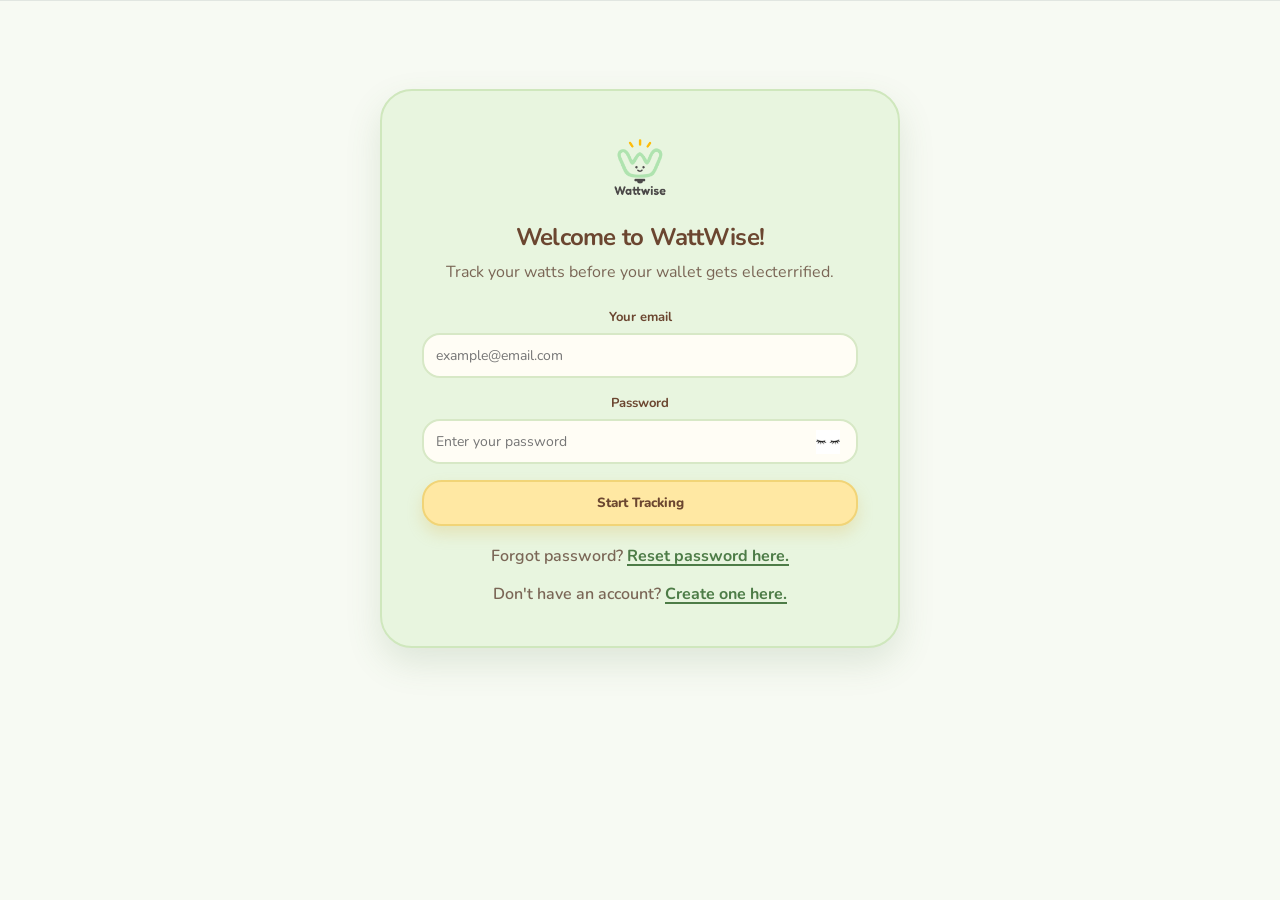
==== commit d0c8ae3f: "Sync WattWise v1.5 release updates" ====
--- a/wattwise_app/index.html
+++ b/wattwise_app/index.html
@@ -406,8 +406,9 @@
         id="applianceRanking"
         class="ranking-list">
 
-        <div class="loading">
-          Loading...
+        <div class="loading dashboard-loading">
+          <div class="spinner"></div>
+          <div>Loading...</div>
         </div>
 
       </div>
@@ -447,8 +448,9 @@
         id="categoryBreakdown"
         class="category-list">
 
-        <div class="loading">
-          Loading...
+        <div class="loading dashboard-loading">
+          <div class="spinner"></div>
+          <div>Loading...</div>
         </div>
 
       </div>
@@ -2086,7 +2088,7 @@
 
         <div
           id="billViewAmount"
-          class="summary-value">
+          class="bill-total-value">
 
           —
 
@@ -2098,11 +2100,7 @@
 
     
 
-        <div
-    id="billViewMessage"
-    class="comparison-message">
-
-  </div>
+        
 
 
 <!-- BILL ACTION BUTTONS -->
@@ -2143,14 +2141,6 @@
 </div>
 
 
-  </div>
-
-
-</div>
-</div>
-</div>
-
-
 
 
   <!-- =================================================
@@ -2297,6 +2287,152 @@
 
 
 
+
+
+  <!-- =================================================
+       REGISTER MODAL
+       ================================================= -->
+
+  <div
+    id="registerModal"
+    class="modal hidden">
+
+    <div
+      class="modal-overlay"
+      onclick="closeRegister()">
+    </div>
+
+    <div class="modal-content small-modal">
+
+      <div class="modal-header">
+
+        <div>
+
+          <h2>
+            Create your WattWise account
+          </h2>
+
+          <p>
+            Set up your household electricity tracker.
+          </p>
+
+        </div>
+
+        <button
+          type="button"
+          class="close-button"
+          onclick="closeRegister()">
+
+          ×
+
+        </button>
+
+      </div>
+
+
+      <form
+        onsubmit="submitRegister(event)">
+
+        <div class="form-group">
+
+          <label>
+            Your name
+          </label>
+
+          <input
+            id="registerName"
+            type="text"
+            placeholder="Enter your name"
+            required>
+
+        </div>
+
+
+        <div class="form-group">
+
+          <label>
+            Email
+          </label>
+
+          <input
+            id="registerEmail"
+            type="email"
+            placeholder="example@email.com"
+            required>
+
+        </div>
+
+
+        <div class="form-group">
+
+          <label>
+            Password
+          </label>
+
+          <div class="password-wrapper">
+
+            <input
+              id="registerPassword"
+              type="password"
+              placeholder="Create a password"
+              required>
+
+          </div>
+
+        </div>
+
+
+        <div class="form-group">
+
+          <label>
+            Household name
+          </label>
+
+          <input
+            id="registerHousehold"
+            type="text"
+            placeholder="e.g. My Home"
+            required>
+
+        </div>
+
+
+        <div
+          id="registerMessage"
+          class="form-message">
+        </div>
+
+
+        <div class="modal-actions">
+
+          <button
+            type="button"
+            class="secondary-button"
+            onclick="closeRegister()">
+
+            Cancel
+
+          </button>
+
+
+          <button
+            type="submit"
+            class="primary-button">
+
+            Create Account
+
+          </button>
+
+        </div>
+
+      </form>
+
+    </div>
+
+  </div>
+
+
+
 </body>
 
 </html>
